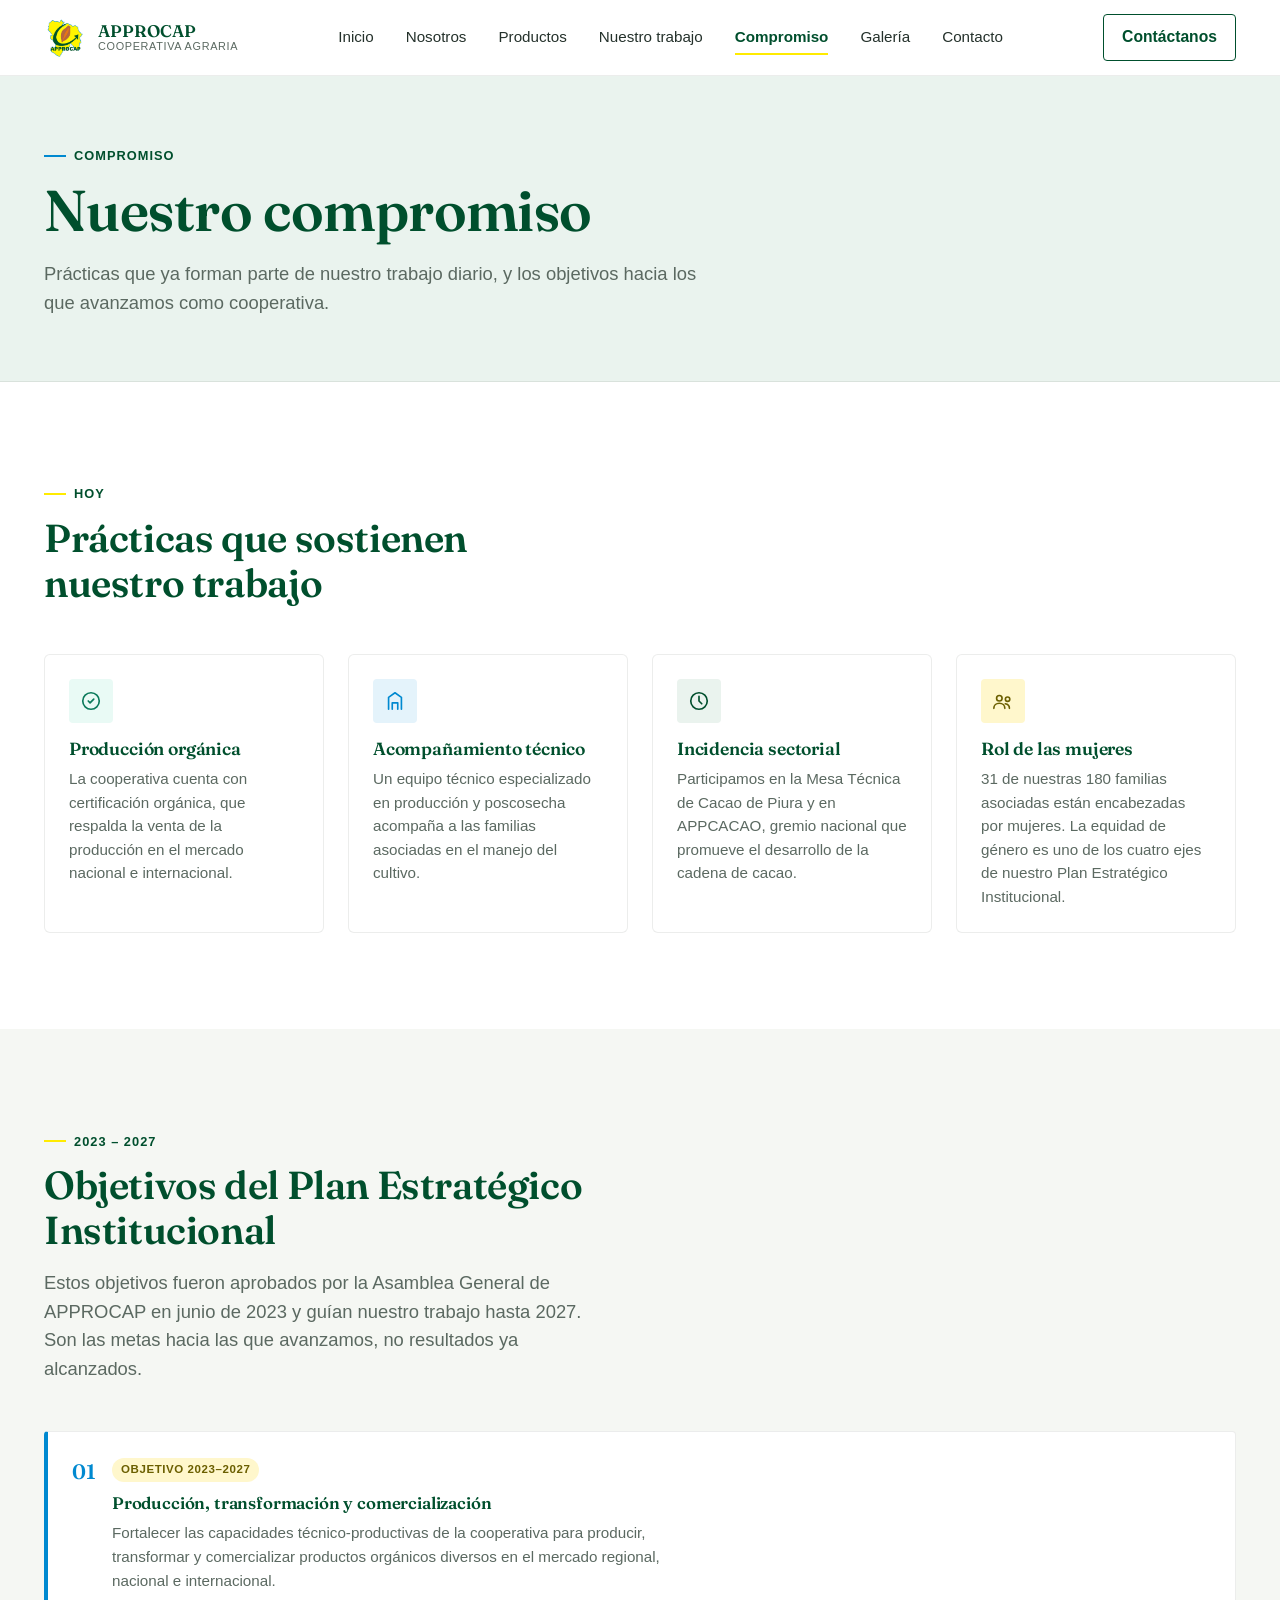
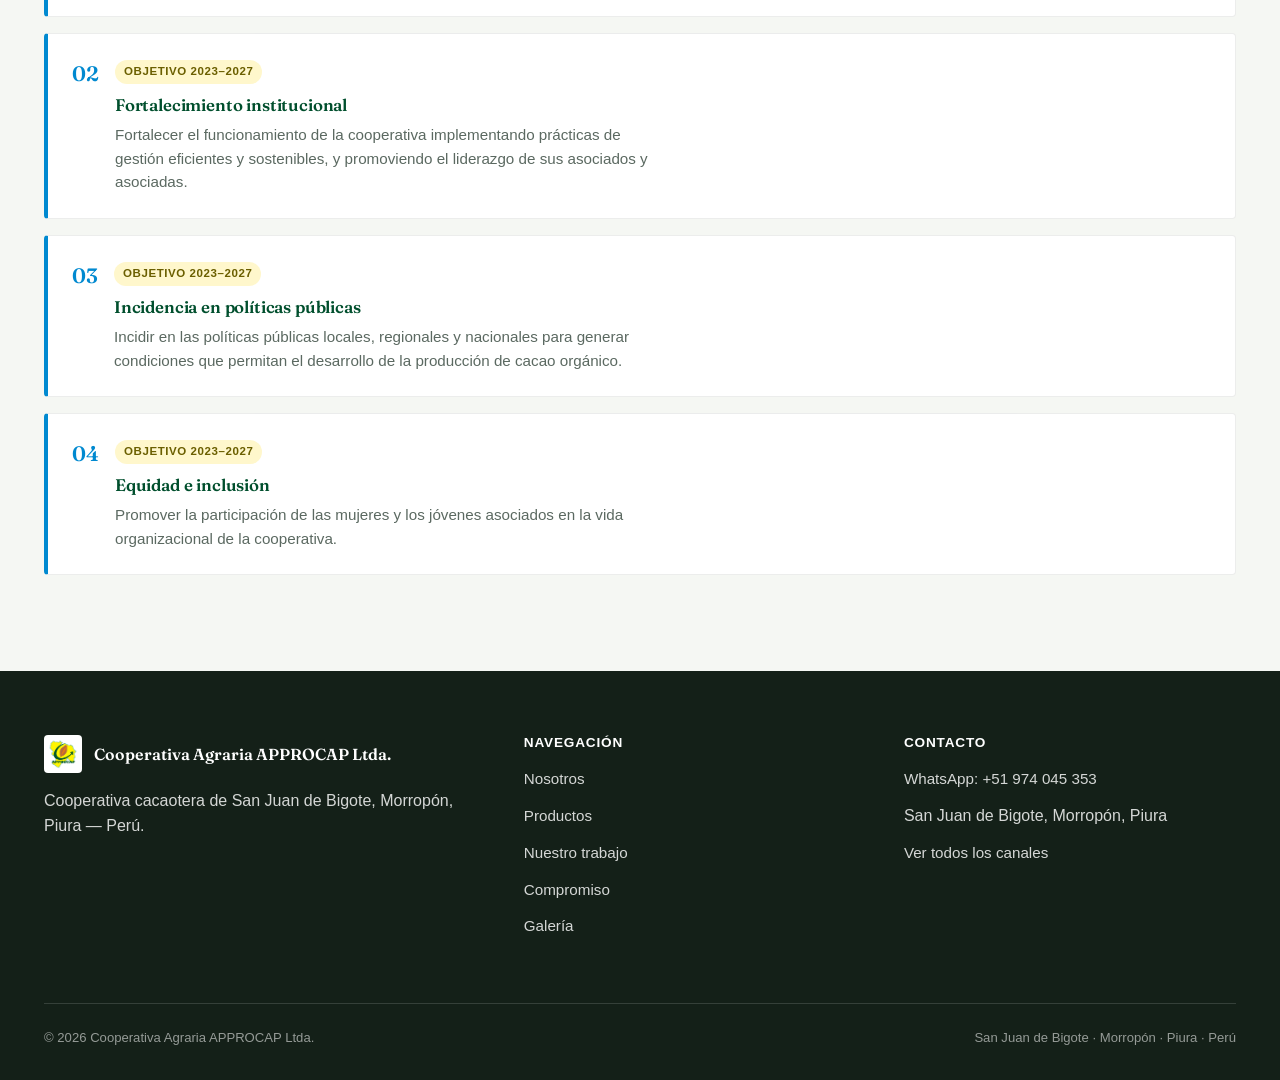
==== compromiso.html @ 201ea1a0 "Estructura inicial de APPROCAP generada por Claude" ====
<!DOCTYPE html>
<html lang="es">
<head>
<meta charset="UTF-8">
<meta name="viewport" content="width=device-width, initial-scale=1.0">
<title>Compromiso — APPROCAP</title>
<meta name="description" content="Prácticas actuales y objetivos del Plan Estratégico Institucional 2023-2027 de la Cooperativa Agraria APPROCAP: producción orgánica, fortalecimiento institucional y equidad de género.">
<meta property="og:title" content="Compromiso — APPROCAP">
<meta property="og:description" content="Prácticas documentadas y objetivos del Plan Estratégico Institucional 2023-2027 de la Cooperativa Agraria APPROCAP.">
<meta property="og:image" content="assets/img/apertura-mazorca-cacao-blanco.jpg">
<meta property="og:type" content="website">
<meta name="theme-color" content="#004F2D">
<link rel="icon" type="image/png" href="assets/img/logo-approcap.png">
<link rel="stylesheet" href="css/styles.css">
<link rel="preconnect" href="https://fonts.googleapis.com">
<link rel="preconnect" href="https://fonts.gstatic.com" crossorigin>
<link href="https://fonts.googleapis.com/css2?family=Fraunces:opsz,wght@9..144,500;9..144,600&display=swap" rel="stylesheet">
</head>
<body>

<a class="skip-link" href="#contenido">Saltar al contenido principal</a>

<header class="site-header">
  <div class="container">
    <a class="brand" href="index.html">
      <img src="assets/img/logo-approcap.png" alt="Logotipo de APPROCAP" width="44" height="44">
      <span class="brand-name">APPROCAP<small>Cooperativa Agraria</small></span>
    </a>
    <button class="nav-toggle" type="button" aria-expanded="false" aria-controls="main-nav" aria-label="Abrir menú de navegación">
      <svg class="icon-menu" viewBox="0 0 24 24" fill="none" stroke="currentColor" stroke-width="2" stroke-linecap="round"><line x1="3" y1="6" x2="21" y2="6"/><line x1="3" y1="12" x2="21" y2="12"/><line x1="3" y1="18" x2="21" y2="18"/></svg>
      <svg class="icon-close" viewBox="0 0 24 24" fill="none" stroke="currentColor" stroke-width="2" stroke-linecap="round"><line x1="5" y1="5" x2="19" y2="19"/><line x1="19" y1="5" x2="5" y2="19"/></svg>
    </button>
    <nav class="main-nav" id="main-nav" aria-label="Navegación principal">
      <ul>
        <li><a href="index.html">Inicio</a></li>
        <li><a href="nosotros.html">Nosotros</a></li>
        <li><a href="productos.html">Productos</a></li>
        <li><a href="trabajo.html">Nuestro trabajo</a></li>
        <li><a href="compromiso.html" aria-current="page">Compromiso</a></li>
        <li><a href="galeria.html">Galería</a></li>
        <li><a href="contacto.html">Contacto</a></li>
      </ul>
    </nav>
    <div class="header-cta">
      <a class="btn btn-outline-dark" href="contacto.html"><span class="btn-label">Contáctanos</span></a>
    </div>
  </div>
</header>

<main id="contenido">

  <section class="page-hero">
    <div class="container">
      <p class="eyebrow">Compromiso</p>
      <h1>Nuestro compromiso</h1>
      <p class="lede">Prácticas que ya forman parte de nuestro trabajo diario, y los objetivos hacia los que avanzamos como cooperativa.</p>
    </div>
  </section>

  <section class="section">
    <div class="container">
      <div class="section-head">
        <p class="eyebrow">Hoy</p>
        <h2>Prácticas que sostienen nuestro trabajo</h2>
      </div>
      <div class="card-grid card-grid--4">
        <div class="card">
          <span class="icon-badge icon-badge--mint" aria-hidden="true">
            <svg viewBox="0 0 24 24" fill="none" stroke="currentColor" stroke-width="1.8" stroke-linecap="round" stroke-linejoin="round"><path d="m9 12 2 2 4-4"/><circle cx="12" cy="12" r="9"/></svg>
          </span>
          <h3>Producción orgánica</h3>
          <p>La cooperativa cuenta con certificación orgánica, que respalda la venta de la producción en el mercado nacional e internacional.</p>
        </div>
        <div class="card">
          <span class="icon-badge icon-badge--blue" aria-hidden="true">
            <svg viewBox="0 0 24 24" fill="none" stroke="currentColor" stroke-width="1.8" stroke-linecap="round" stroke-linejoin="round"><path d="M5 21V8l7-5 7 5v13"/><path d="M9 21v-7h6v7"/></svg>
          </span>
          <h3>Acompañamiento técnico</h3>
          <p>Un equipo técnico especializado en producción y poscosecha acompaña a las familias asociadas en el manejo del cultivo.</p>
        </div>
        <div class="card">
          <span class="icon-badge" aria-hidden="true">
            <svg viewBox="0 0 24 24" fill="none" stroke="currentColor" stroke-width="1.8" stroke-linecap="round" stroke-linejoin="round"><circle cx="12" cy="12" r="9"/><path d="M12 7v5l3 3"/></svg>
          </span>
          <h3>Incidencia sectorial</h3>
          <p>Participamos en la Mesa Técnica de Cacao de Piura y en APPCACAO, gremio nacional que promueve el desarrollo de la cadena de cacao.</p>
        </div>
        <div class="card">
          <span class="icon-badge icon-badge--accent" aria-hidden="true">
            <svg viewBox="0 0 24 24" fill="none" stroke="currentColor" stroke-width="1.8" stroke-linecap="round" stroke-linejoin="round"><circle cx="8" cy="9" r="3"/><circle cx="17" cy="10" r="2.4"/><path d="M2 20c0-3.3 2.7-5.5 6-5.5s6 2.2 6 5.5"/><path d="M14.5 15c2.6.3 4.5 2.2 4.5 5"/></svg>
          </span>
          <h3>Rol de las mujeres</h3>
          <p>31 de nuestras 180 familias asociadas están encabezadas por mujeres. La equidad de género es uno de los cuatro ejes de nuestro Plan Estratégico Institucional.</p>
        </div>
      </div>
    </div>
  </section>

  <section class="section section--tint">
    <div class="container">
      <div class="section-head">
        <p class="eyebrow">2023 – 2027</p>
        <h2>Objetivos del Plan Estratégico Institucional</h2>
        <p class="lede">Estos objetivos fueron aprobados por la Asamblea General de APPROCAP en junio de 2023 y guían nuestro trabajo hasta 2027. Son las metas hacia las que avanzamos, no resultados ya alcanzados.</p>
      </div>
      <ol class="objective-list">
        <li class="objective">
          <span class="index">01</span>
          <div>
            <span class="badge-future">Objetivo 2023–2027</span>
            <h3>Producción, transformación y comercialización</h3>
            <p>Fortalecer las capacidades técnico-productivas de la cooperativa para producir, transformar y comercializar productos orgánicos diversos en el mercado regional, nacional e internacional.</p>
          </div>
        </li>
        <li class="objective">
          <span class="index">02</span>
          <div>
            <span class="badge-future">Objetivo 2023–2027</span>
            <h3>Fortalecimiento institucional</h3>
            <p>Fortalecer el funcionamiento de la cooperativa implementando prácticas de gestión eficientes y sostenibles, y promoviendo el liderazgo de sus asociados y asociadas.</p>
          </div>
        </li>
        <li class="objective">
          <span class="index">03</span>
          <div>
            <span class="badge-future">Objetivo 2023–2027</span>
            <h3>Incidencia en políticas públicas</h3>
            <p>Incidir en las políticas públicas locales, regionales y nacionales para generar condiciones que permitan el desarrollo de la producción de cacao orgánico.</p>
          </div>
        </li>
        <li class="objective">
          <span class="index">04</span>
          <div>
            <span class="badge-future">Objetivo 2023–2027</span>
            <h3>Equidad e inclusión</h3>
            <p>Promover la participación de las mujeres y los jóvenes asociados en la vida organizacional de la cooperativa.</p>
          </div>
        </li>
      </ol>
    </div>
  </section>

</main>

<footer class="site-footer">
  <div class="container">
    <div class="footer-grid">
      <div>
        <div class="footer-brand">
          <img src="assets/img/logo-approcap.png" alt="" width="38" height="38">
          <span>Cooperativa Agraria APPROCAP Ltda.</span>
        </div>
        <p>Cooperativa cacaotera de San Juan de Bigote, Morropón, Piura — Perú.</p>
      </div>
      <div>
        <h4>Navegación</h4>
        <ul>
          <li><a href="nosotros.html">Nosotros</a></li>
          <li><a href="productos.html">Productos</a></li>
          <li><a href="trabajo.html">Nuestro trabajo</a></li>
          <li><a href="compromiso.html">Compromiso</a></li>
          <li><a href="galeria.html">Galería</a></li>
        </ul>
      </div>
      <div>
        <h4>Contacto</h4>
        <ul>
          <li><a href="https://wa.me/51974045353?text=Hola%2C%20quisiera%20obtener%20informaci%C3%B3n%20sobre%20APPROCAP" target="_blank" rel="noopener">WhatsApp: +51 974 045 353</a></li>
          <li><span>San Juan de Bigote, Morropón, Piura</span></li>
          <li><a href="contacto.html">Ver todos los canales</a></li>
        </ul>
      </div>
    </div>
    <div class="footer-bottom">
      <span>© <span data-year>2026</span> Cooperativa Agraria APPROCAP Ltda.</span>
      <span>San Juan de Bigote · Morropón · Piura · Perú</span>
    </div>
  </div>
</footer>

<script src="js/main.js"></script>
</body>
</html>
---- css/styles.css ----
/* =========================================================
   APPROCAP — Cooperativa Agraria APPROCAP Ltda.
   Hoja de estilos principal
   ========================================================= */

:root {
  /* Paleta corporativa obligatoria */
  --color-primary: #004F2D;
  --color-accent: #FFEB00;
  --color-white: #FFFFFF;
  --color-secondary: #84DCC6;
  --color-blue: #0089D0;

  /* Derivados de la paleta (mismos matices, distinta opacidad/luminosidad) */
  --color-primary-dark: #003820;
  --color-primary-tint: #EAF3EE;
  --color-ink: #142018;
  --color-text: #24312B;
  --color-text-muted: #5B6961;
  --color-border: rgba(20, 32, 24, 0.12);
  --color-border-subtle: rgba(20, 32, 24, 0.08);
  --color-surface: #FFFFFF;
  --color-surface-alt: #F5F7F3;

  /* Tipografía */
  --font-display: "Fraunces", "Iowan Old Style", "Palatino Linotype", Georgia, serif;
  --font-body: -apple-system, BlinkMacSystemFont, "Segoe UI", Roboto, Helvetica, Arial, sans-serif;
  --font-mono: ui-monospace, "SFMono-Regular", Consolas, "Liberation Mono", monospace;

  /* Grid de 4px */
  --space-1: 4px;
  --space-2: 8px;
  --space-3: 12px;
  --space-4: 16px;
  --space-5: 24px;
  --space-6: 32px;
  --space-7: 48px;
  --space-8: 64px;
  --space-9: 96px;

  --radius-sm: 4px;
  --radius-md: 6px;
  --shadow-card: 0 1px 2px rgba(20, 32, 24, 0.06), 0 2px 8px rgba(20, 32, 24, 0.05);

  --max-width: 1240px;
  --header-height: 76px;

  --ease: cubic-bezier(0.25, 1, 0.5, 1);
}

/* ---------- Reset ---------- */
*, *::before, *::after { box-sizing: border-box; }
html { -webkit-text-size-adjust: 100%; scroll-behavior: smooth; scroll-padding-top: calc(var(--header-height) + 16px); }
body {
  margin: 0;
  background: var(--color-white);
  color: var(--color-text);
  font-family: var(--font-body);
  font-size: 16px;
  line-height: 1.55;
  -webkit-font-smoothing: antialiased;
  overflow-x: hidden;
}
img { max-width: 100%; display: block; }
h1, h2, h3, h4 { font-family: var(--font-display); color: var(--color-primary); font-weight: 600; line-height: 1.15; margin: 0 0 var(--space-4); letter-spacing: -0.01em; }
h1 { font-size: clamp(2.25rem, 1.7rem + 2.4vw, 3.6rem); font-weight: 600; }
h2 { font-size: clamp(1.7rem, 1.4rem + 1.3vw, 2.5rem); }
h3 { font-size: clamp(1.15rem, 1.05rem + 0.4vw, 1.4rem); }
p { margin: 0 0 var(--space-4); max-width: 65ch; }
a { color: var(--color-blue); }
ul, ol { padding-left: 1.2em; }
button { font: inherit; }

* { scroll-margin-top: calc(var(--header-height) + 12px); }

@media (prefers-reduced-motion: reduce) {
  html { scroll-behavior: auto; }
  *, *::before, *::after { animation-duration: 0.001ms !important; animation-iteration-count: 1 !important; transition-duration: 0.001ms !important; }
}

/* ---------- Utility layout ---------- */
.container { width: 100%; max-width: var(--max-width); margin-inline: auto; padding-inline: var(--space-5); }

/* Grid/flex items default to min-width:auto, which lets long unbreakable
   content (button rows, headings) force their track wider than the
   container and overflow the viewport on narrow screens. Reset it. */
.hero-copy, .hero-figure,
.split-copy, .split-media,
.highlight-copy,
.card, .product-card, .stat, .recognition-item, .gallery-item,
.contact-grid > *, .footer-grid > *,
.cta-row, .cta-row > * {
  min-width: 0;
}
.section { padding-block: var(--space-9); }
.section--tint { background: var(--color-surface-alt); }
.section--primary { background: var(--color-primary); color: var(--color-white); }
.section--primary h2, .section--primary h3 { color: var(--color-white); }
.section--primary p { color: rgba(255,255,255,0.86); }
.section-head { max-width: 62ch; margin-bottom: var(--space-7); }
.section-head--center { margin-inline: auto; text-align: center; }
.eyebrow {
  display: inline-flex; align-items: center; gap: var(--space-2);
  font-size: 0.8rem; font-weight: 600; letter-spacing: 0.08em; text-transform: uppercase;
  color: var(--color-primary); margin-bottom: var(--space-3);
}
.eyebrow::before { content: ""; width: 22px; height: 2px; background: var(--color-accent); display: inline-block; }
.lede { font-size: 1.15rem; color: var(--color-text-muted); }

/* ---------- Skip link ---------- */
.skip-link {
  position: absolute; left: var(--space-4); top: -60px;
  background: var(--color-primary); color: var(--color-white);
  padding: var(--space-3) var(--space-4); border-radius: var(--radius-sm);
  z-index: 1000; transition: top 150ms var(--ease);
  text-decoration: none; font-weight: 600;
}
.skip-link:focus { top: var(--space-4); }

/* ---------- Focus visibility ---------- */
a:focus-visible, button:focus-visible, summary:focus-visible, [tabindex]:focus-visible {
  outline: 3px solid var(--color-blue);
  outline-offset: 2px;
  border-radius: var(--radius-sm);
}

/* ---------- Buttons ---------- */
.btn {
  display: inline-flex; align-items: center; justify-content: center; gap: var(--space-2);
  padding: 14px 26px; border-radius: var(--radius-sm);
  font-weight: 600; font-size: 0.98rem; text-decoration: none;
  border: 1.5px solid transparent; cursor: pointer;
  transition: transform 150ms var(--ease), background-color 150ms var(--ease), border-color 150ms var(--ease), color 150ms var(--ease);
  text-align: center;
}
.btn:hover { transform: translateY(-1px); }
.btn-primary { background: var(--color-accent); color: var(--color-ink); border-color: var(--color-accent); }
.btn-primary:hover { background: #F2DE00; }
.btn-outline { background: transparent; color: var(--color-white); border-color: rgba(255,255,255,0.55); }
.btn-outline:hover { background: rgba(255,255,255,0.12); border-color: var(--color-white); }
.btn-outline-dark { background: transparent; color: var(--color-primary); border-color: var(--color-primary); }
.btn-outline-dark:hover { background: var(--color-primary); color: var(--color-white); }
.btn-whatsapp { background: var(--color-primary); color: var(--color-white); }
.btn-whatsapp:hover { background: var(--color-primary-dark); }
.cta-row { display: flex; flex-wrap: wrap; gap: var(--space-4); margin-top: var(--space-6); }

/* ---------- Header ---------- */
.site-header {
  position: sticky; top: 0; z-index: 500;
  background: rgba(255, 255, 255, 0.92);
  backdrop-filter: saturate(160%) blur(8px);
  border-bottom: 1px solid var(--color-border-subtle);
  height: var(--header-height);
}
.site-header .container { height: 100%; display: flex; align-items: center; justify-content: space-between; gap: var(--space-5); }
.brand { display: flex; align-items: center; gap: var(--space-3); text-decoration: none; color: var(--color-primary); }
.brand img { height: 44px; width: auto; }
.brand-name { font-family: var(--font-display); font-weight: 600; font-size: 1.05rem; line-height: 1.1; }
.brand-name small { display: block; font-family: var(--font-body); font-weight: 500; font-size: 0.68rem; letter-spacing: 0.06em; text-transform: uppercase; color: var(--color-text-muted); }

.nav-toggle {
  display: none; align-items: center; justify-content: center;
  width: 44px; height: 44px; border-radius: var(--radius-sm);
  background: transparent; border: 1.5px solid var(--color-border);
  color: var(--color-primary); cursor: pointer;
}
.nav-toggle svg { width: 22px; height: 22px; }
.nav-toggle .icon-close { display: none; }

.main-nav { display: flex; }
.main-nav ul { list-style: none; display: flex; gap: var(--space-6); margin: 0; padding: 0; }
.main-nav a {
  color: var(--color-text); text-decoration: none; font-weight: 500; font-size: 0.95rem;
  padding-block: var(--space-2); position: relative;
}
.main-nav a::after {
  content: ""; position: absolute; left: 0; right: 0; bottom: -2px; height: 2px;
  background: var(--color-accent); transform: scaleX(0); transform-origin: left;
  transition: transform 180ms var(--ease);
}
.main-nav a:hover::after, .main-nav a[aria-current="page"]::after { transform: scaleX(1); }
.main-nav a[aria-current="page"] { color: var(--color-primary); font-weight: 600; }
.header-cta { display: flex; align-items: center; gap: var(--space-4); }
.header-cta .btn { padding: 10px 18px; }

@media (max-width: 860px) {
  .main-nav {
    position: fixed; inset: var(--header-height) 0 0 0;
    background: var(--color-white); padding: var(--space-6) var(--space-5);
    transform: translateY(-8px); opacity: 0; visibility: hidden; pointer-events: none;
    transition: opacity 200ms var(--ease), transform 200ms var(--ease), visibility 200ms;
    overflow-y: auto;
  }
  .main-nav.is-open { opacity: 1; transform: translateY(0); visibility: visible; pointer-events: auto; }
  .main-nav ul { flex-direction: column; gap: var(--space-2); }
  .main-nav a { display: block; font-size: 1.15rem; padding-block: var(--space-3); border-bottom: 1px solid var(--color-border-subtle); }
  .main-nav a::after { display: none; }
  .nav-toggle { display: inline-flex; }
  .header-cta { display: none; }
}
.nav-toggle[aria-expanded="true"] .icon-menu { display: none; }
.nav-toggle[aria-expanded="true"] .icon-close { display: block; }

/* ---------- Hero ---------- */
.hero {
  display: grid; grid-template-columns: 1.05fr 0.95fr; align-items: center;
  gap: var(--space-8); padding-block: var(--space-8);
}
.hero-copy .eyebrow { margin-bottom: var(--space-4); }
.hero-figure { position: relative; border-radius: var(--radius-md); overflow: hidden; }
.hero-figure img { width: 100%; height: 100%; object-fit: cover; aspect-ratio: 4 / 5; }
.hero-figure figcaption {
  position: absolute; left: 0; right: 0; bottom: 0; padding: var(--space-4) var(--space-5);
  background: linear-gradient(0deg, rgba(0,0,0,0.55), transparent);
  color: var(--color-white); font-size: 0.85rem;
}
.page-hero {
  padding-block: var(--space-8) var(--space-7);
  border-bottom: 1px solid var(--color-border-subtle);
  background: var(--color-primary-tint);
}
.page-hero .eyebrow::before { background: var(--color-blue); }

@media (max-width: 900px) {
  .hero { grid-template-columns: 1fr; gap: var(--space-6); padding-block: var(--space-6); }
  .hero-figure img { aspect-ratio: 4 / 3; }
}

/* ---------- Stat strip ---------- */
.stat-strip { display: grid; grid-template-columns: repeat(4, 1fr); gap: var(--space-6); }
.stat { padding: var(--space-5) 0; border-top: 2px solid var(--color-primary); }
.stat .value { display: block; font-family: var(--font-display); font-size: clamp(1.8rem, 1.5rem + 1vw, 2.4rem); color: var(--color-primary); font-weight: 600; }
.stat .label { font-size: 0.88rem; color: var(--color-text-muted); }
@media (max-width: 760px) { .stat-strip { grid-template-columns: repeat(2, 1fr); } }

/* ---------- Editorial split rows ---------- */
.split {
  display: grid; grid-template-columns: 1fr 1fr; gap: var(--space-8); align-items: center;
}
.split img { border-radius: var(--radius-md); width: 100%; height: 100%; object-fit: cover; }
.split.reverse .split-media { order: 2; }
@media (max-width: 860px) {
  .split { grid-template-columns: 1fr; gap: var(--space-5); }
  .split.reverse .split-media { order: 0; }
}

/* ---------- Cards ---------- */
.card-grid { display: grid; gap: var(--space-5); }
.card-grid--3 { grid-template-columns: repeat(3, 1fr); }
.card-grid--4 { grid-template-columns: repeat(4, 1fr); }
@media (max-width: 900px) { .card-grid--3, .card-grid--4 { grid-template-columns: repeat(2, 1fr); } }
@media (max-width: 560px) { .card-grid--3, .card-grid--4 { grid-template-columns: 1fr; } }

.card {
  background: var(--color-surface); border: 1px solid var(--color-border-subtle);
  border-radius: var(--radius-md); padding: var(--space-5);
}
.card .icon-badge { margin-bottom: var(--space-4); }
.card h3 { margin-bottom: var(--space-2); font-size: 1.1rem; }
.card p { margin-bottom: 0; font-size: 0.95rem; color: var(--color-text-muted); }

.icon-badge {
  width: 44px; height: 44px; border-radius: var(--radius-sm);
  background: var(--color-primary-tint); color: var(--color-primary);
  display: inline-flex; align-items: center; justify-content: center;
}
.icon-badge svg { width: 22px; height: 22px; }
.icon-badge--accent { background: #FFF7CC; color: #6B5F00; }
.icon-badge--blue { background: #E4F3FB; color: var(--color-blue); }
.icon-badge--mint { background: #E9FAF5; color: #0B7A5B; }

/* ---------- Product cards ---------- */
.product-card { background: var(--color-surface); border: 1px solid var(--color-border-subtle); border-radius: var(--radius-md); overflow: hidden; }
.product-card img { width: 100%; aspect-ratio: 4/3; object-fit: cover; }
.product-card .product-body { padding: var(--space-5); }
.product-card h3 { margin-bottom: var(--space-2); }
.product-card p { color: var(--color-text-muted); font-size: 0.95rem; margin-bottom: var(--space-3); }
.tag-row { display: flex; flex-wrap: wrap; gap: var(--space-2); }
.tag { font-size: 0.78rem; font-weight: 600; padding: 4px 10px; border-radius: 999px; background: var(--color-primary-tint); color: var(--color-primary); }

/* ---------- Timeline / process steps ---------- */
.step-list { list-style: none; margin: 0; padding: 0; display: grid; gap: var(--space-5); counter-reset: step; }
.step {
  display: grid; grid-template-columns: 56px 1fr; gap: var(--space-4);
  padding-bottom: var(--space-5); border-bottom: 1px solid var(--color-border-subtle);
}
.step:last-child { border-bottom: none; padding-bottom: 0; }
.step-number {
  counter-increment: step; width: 44px; height: 44px; border-radius: 50%;
  background: var(--color-primary); color: var(--color-white);
  display: flex; align-items: center; justify-content: center;
  font-family: var(--font-display); font-weight: 600;
}
.step-number::before { content: counter(step); }
.step h3 { margin-bottom: var(--space-2); }
.step p { margin-bottom: 0; color: var(--color-text-muted); }

/* ---------- Objectives (Compromiso) ---------- */
.objective-list { list-style: none; margin: 0; padding: 0; display: grid; gap: var(--space-4); }
.objective {
  display: grid; grid-template-columns: auto 1fr; gap: var(--space-4);
  padding: var(--space-5); background: var(--color-surface);
  border: 1px solid var(--color-border-subtle); border-left: 4px solid var(--color-blue);
  border-radius: var(--radius-sm);
}
.objective .index { font-family: var(--font-display); font-size: 1.3rem; color: var(--color-blue); font-weight: 600; }
.objective h3 { margin-bottom: var(--space-2); font-size: 1.05rem; }
.objective p { margin-bottom: 0; color: var(--color-text-muted); font-size: 0.95rem; }
.badge-future {
  display: inline-block; font-size: 0.72rem; font-weight: 700; letter-spacing: 0.05em; text-transform: uppercase;
  color: #6B5F00; background: #FFF7CC; padding: 3px 9px; border-radius: 999px; margin-bottom: var(--space-3);
}

/* ---------- Recognitions grid ---------- */
.recognition-grid { display: grid; grid-template-columns: repeat(3, 1fr); gap: var(--space-5); }
@media (max-width: 900px) { .recognition-grid { grid-template-columns: repeat(2, 1fr); } }
@media (max-width: 600px) { .recognition-grid { grid-template-columns: 1fr; } }
.recognition-item {
  background: var(--color-surface); border: 1px solid var(--color-border-subtle);
  border-radius: var(--radius-md); overflow: hidden; display: flex; flex-direction: column;
}
.recognition-item button.thumb-btn {
  border: none; padding: 0; background: none; cursor: zoom-in; display: block; width: 100%;
}
.recognition-item img { width: 100%; aspect-ratio: 4/3; object-fit: cover; }
.recognition-caption { padding: var(--space-4); }
.recognition-caption .rec-title { font-weight: 600; color: var(--color-primary); display: block; margin-bottom: 2px; font-size: 0.95rem; }
.recognition-caption .rec-meta { font-size: 0.82rem; color: var(--color-text-muted); }

/* ---------- Highlight banner (Cacao of Excellence) ---------- */
.highlight-banner {
  display: grid; grid-template-columns: 1fr 1fr; gap: var(--space-7);
  align-items: center; border-radius: var(--radius-md); overflow: hidden;
  background: var(--color-primary); color: var(--color-white);
}
.highlight-banner img { width: 100%; height: 100%; object-fit: cover; min-height: 320px; }
.highlight-copy { padding: var(--space-7); }
.highlight-copy .eyebrow { color: var(--color-secondary); }
.highlight-copy .eyebrow::before { background: var(--color-accent); }
@media (max-width: 860px) {
  .highlight-banner { grid-template-columns: 1fr; }
  .highlight-copy { padding: var(--space-6) var(--space-5); }
}

/* ---------- Gallery ---------- */
.gallery-grid {
  display: grid; grid-template-columns: repeat(3, 1fr); gap: var(--space-4);
}
@media (max-width: 900px) { .gallery-grid { grid-template-columns: repeat(2, 1fr); } }
@media (max-width: 560px) { .gallery-grid { grid-template-columns: 1fr; } }
.gallery-item { border: none; padding: 0; background: none; cursor: zoom-in; border-radius: var(--radius-md); overflow: hidden; position: relative; }
.gallery-item img { width: 100%; aspect-ratio: 4/3; object-fit: cover; transition: transform 300ms var(--ease); }
.gallery-item:hover img { transform: scale(1.035); }
.gallery-item .gallery-cap {
  position: absolute; left: 0; right: 0; bottom: 0; padding: var(--space-3) var(--space-4);
  background: linear-gradient(0deg, rgba(0,0,0,0.6), transparent);
  color: var(--color-white); text-align: left; font-size: 0.85rem; opacity: 0;
  transition: opacity 200ms var(--ease);
}
.gallery-item:hover .gallery-cap, .gallery-item:focus-visible .gallery-cap { opacity: 1; }

/* ---------- Lightbox ---------- */
.lightbox {
  position: fixed; inset: 0; z-index: 1000; background: rgba(10, 16, 12, 0.92);
  display: flex; align-items: center; justify-content: center; padding: var(--space-6);
}
.lightbox[hidden] { display: none; }
.lightbox figure { max-width: min(1100px, 92vw); max-height: 86vh; margin: 0; text-align: center; }
.lightbox img { max-height: 78vh; width: auto; margin-inline: auto; border-radius: var(--radius-sm); }
.lightbox figcaption { color: var(--color-white); margin-top: var(--space-3); font-size: 0.9rem; }
.lightbox-close {
  position: absolute; top: var(--space-5); right: var(--space-5);
  width: 44px; height: 44px; border-radius: 50%; border: 1.5px solid rgba(255,255,255,0.4);
  background: rgba(255,255,255,0.08); color: var(--color-white); cursor: pointer;
  display: flex; align-items: center; justify-content: center;
}
.lightbox-nav {
  position: absolute; top: 50%; transform: translateY(-50%);
  width: 48px; height: 48px; border-radius: 50%; border: 1.5px solid rgba(255,255,255,0.4);
  background: rgba(255,255,255,0.08); color: var(--color-white); cursor: pointer;
  display: flex; align-items: center; justify-content: center;
}
.lightbox-prev { left: var(--space-5); }
.lightbox-next { right: var(--space-5); }
@media (max-width: 700px) {
  .lightbox-nav { width: 40px; height: 40px; }
  .lightbox-prev { left: var(--space-2); }
  .lightbox-next { right: var(--space-2); }
}

/* ---------- Contact ---------- */
.contact-grid { display: grid; grid-template-columns: 1.1fr 0.9fr; gap: var(--space-8); }
@media (max-width: 860px) { .contact-grid { grid-template-columns: 1fr; } }
.contact-channel {
  display: flex; gap: var(--space-4); padding: var(--space-5) 0;
  border-bottom: 1px solid var(--color-border-subtle);
}
.contact-channel:last-child { border-bottom: none; }
.contact-channel h3 { margin-bottom: 4px; font-size: 1rem; }
.contact-channel p { margin-bottom: 0; color: var(--color-text-muted); font-size: 0.95rem; }
.contact-channel a { font-weight: 600; }
.map-note {
  background: var(--color-surface-alt); border: 1px solid var(--color-border-subtle);
  border-radius: var(--radius-md); padding: var(--space-5); font-size: 0.9rem; color: var(--color-text-muted);
}

/* ---------- CTA band ---------- */
.cta-band {
  background: var(--color-primary); color: var(--color-white);
  border-radius: var(--radius-md); padding: var(--space-7);
  display: flex; align-items: center; justify-content: space-between; gap: var(--space-6); flex-wrap: wrap;
}
.cta-band h2 { color: var(--color-white); margin-bottom: var(--space-2); }
.cta-band p { color: rgba(255,255,255,0.85); margin-bottom: 0; }

/* ---------- Footer ---------- */
.site-footer { background: var(--color-ink); color: rgba(255,255,255,0.82); padding-block: var(--space-8) var(--space-6); }
.footer-grid { display: grid; grid-template-columns: 1.3fr 1fr 1fr; gap: var(--space-7); }
@media (max-width: 760px) { .footer-grid { grid-template-columns: 1fr; gap: var(--space-6); } }
.footer-brand { display: flex; align-items: center; gap: var(--space-3); margin-bottom: var(--space-4); }
.footer-brand img { height: 38px; width: 38px; border-radius: var(--radius-sm); background: var(--color-white); padding: 3px; }
.footer-brand span { font-family: var(--font-display); font-weight: 600; color: var(--color-white); }
.site-footer h4 { color: var(--color-white); font-family: var(--font-body); font-size: 0.85rem; text-transform: uppercase; letter-spacing: 0.06em; margin-bottom: var(--space-4); }
.site-footer ul { list-style: none; margin: 0; padding: 0; display: grid; gap: var(--space-3); }
.site-footer a { color: rgba(255,255,255,0.82); text-decoration: none; font-size: 0.95rem; }
.site-footer a:hover { color: var(--color-accent); }
.footer-bottom {
  margin-top: var(--space-8); padding-top: var(--space-5); border-top: 1px solid rgba(255,255,255,0.14);
  display: flex; justify-content: space-between; gap: var(--space-4); flex-wrap: wrap; font-size: 0.82rem; color: rgba(255,255,255,0.55);
}

/* ---------- Misc ---------- */
.visually-hidden {
  position: absolute; width: 1px; height: 1px; padding: 0; margin: -1px;
  overflow: hidden; clip: rect(0,0,0,0); white-space: nowrap; border: 0;
}
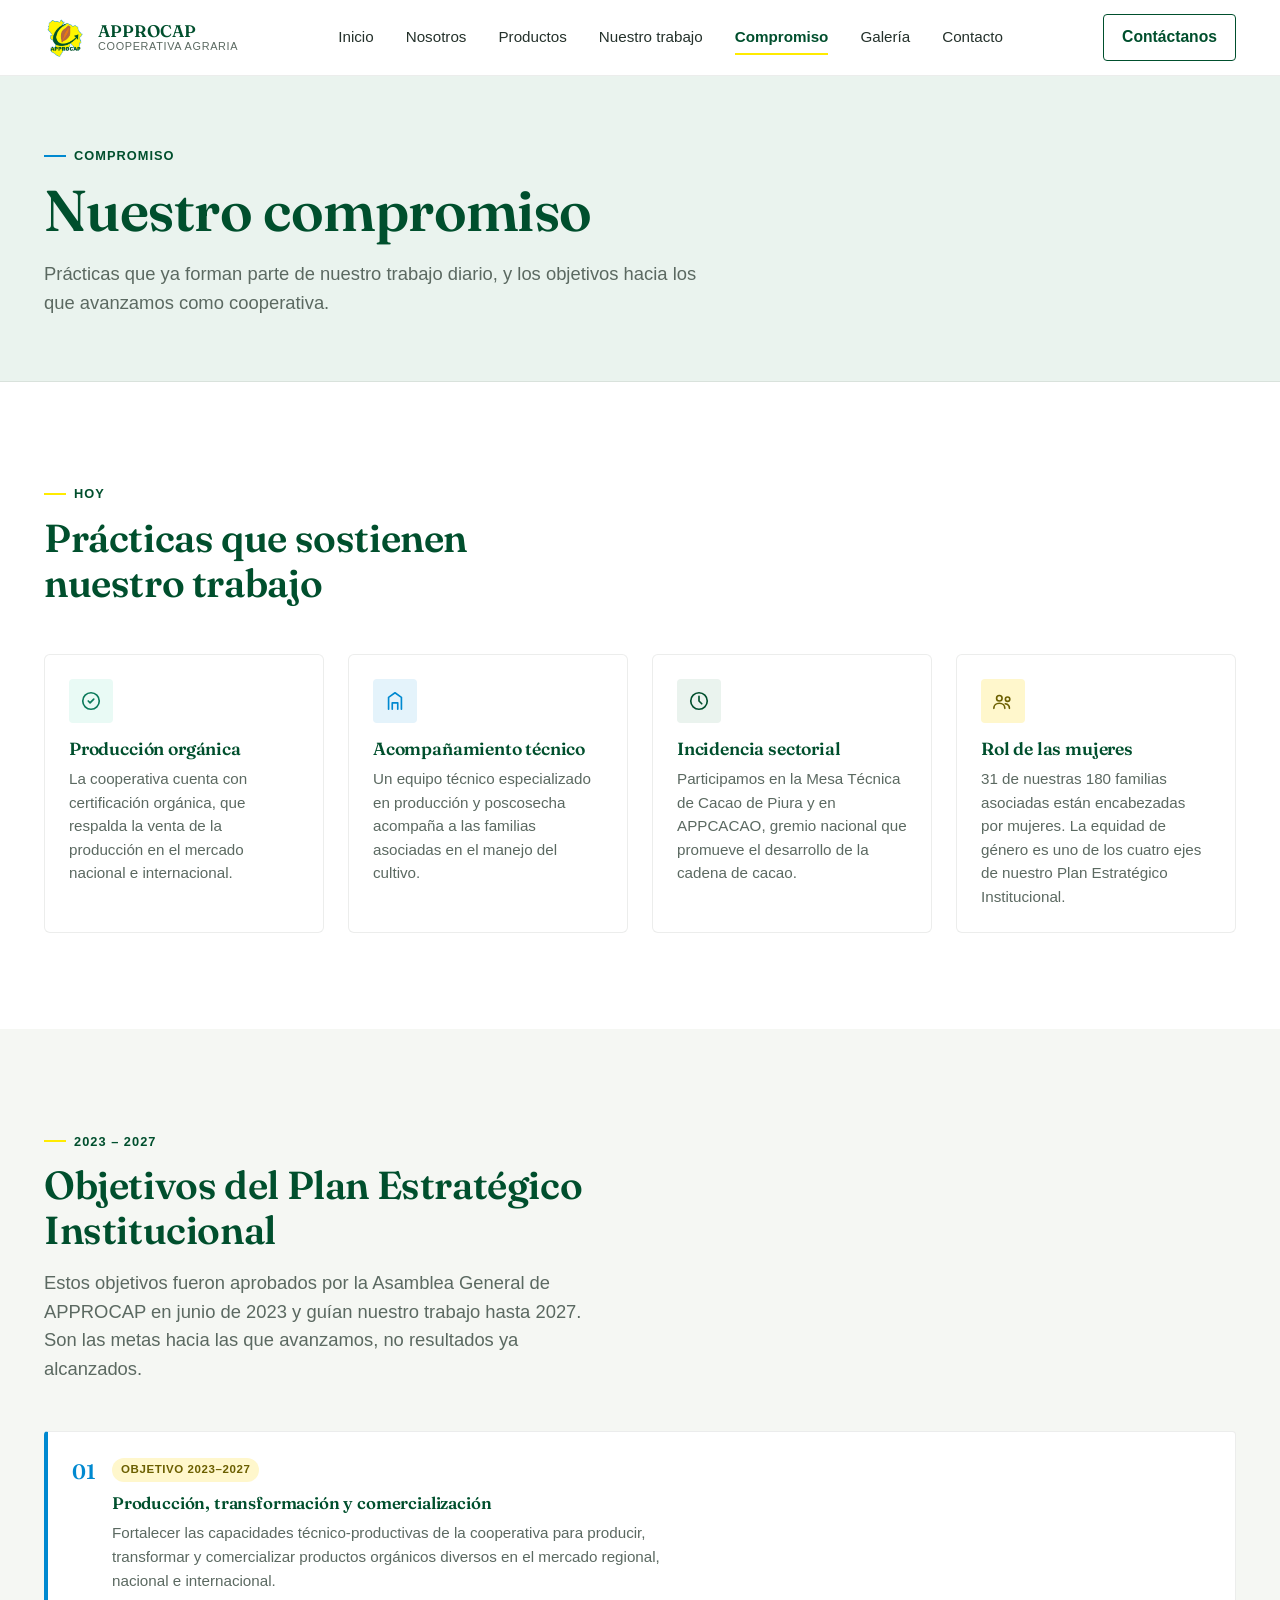
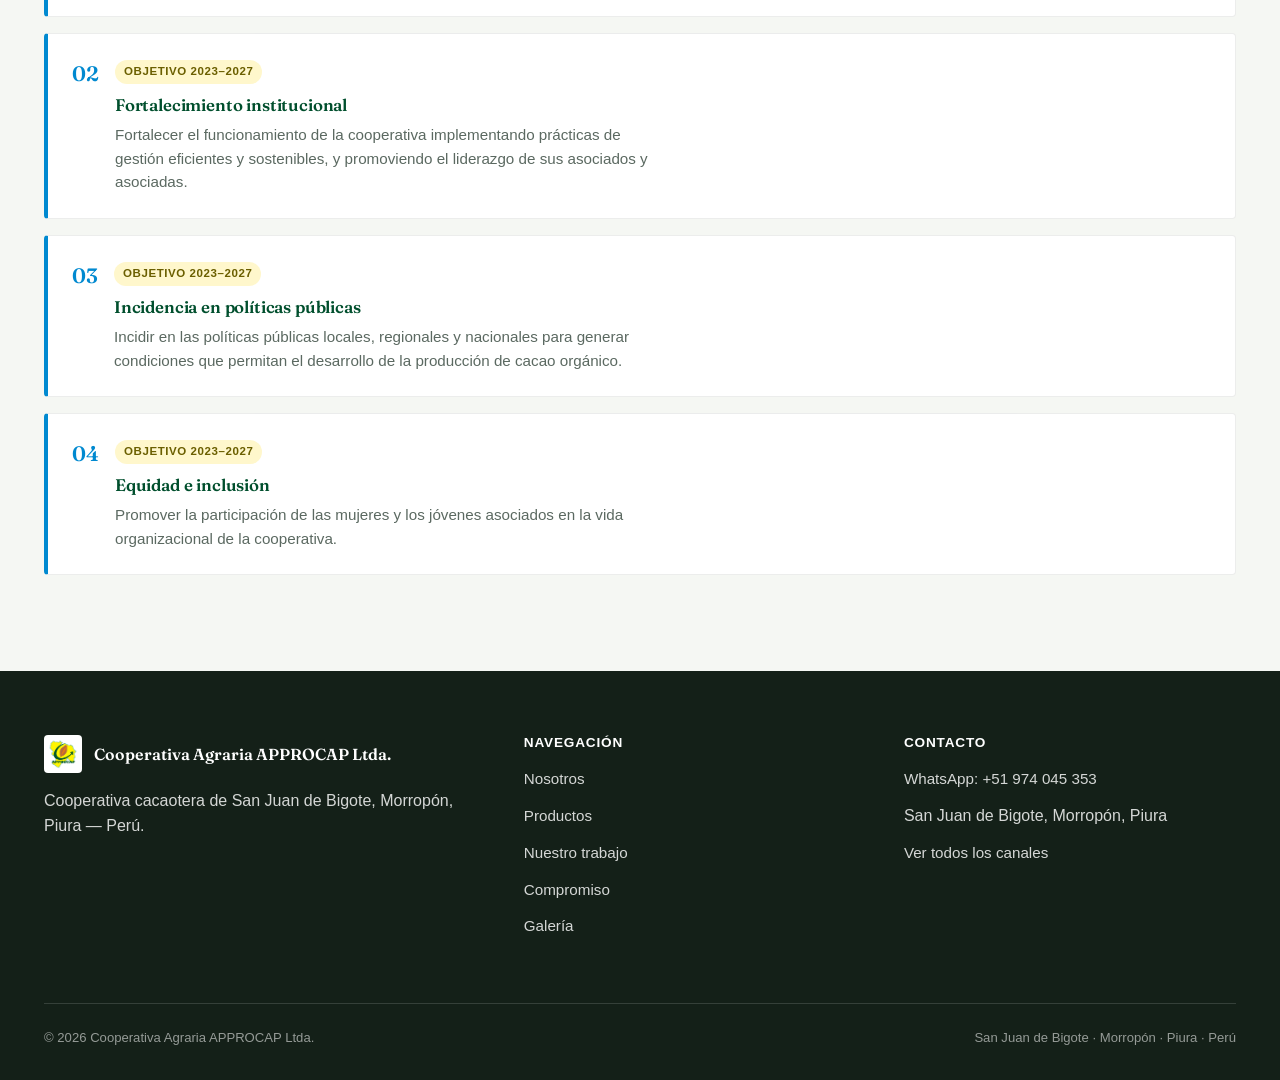
==== commit 32a22133: "hi" ====
--- a/compromiso.html
+++ b/compromiso.html
@@ -23,7 +23,7 @@
 <header class="site-header">
   <div class="container">
     <a class="brand" href="index.html">
-      <img src="assets/img/logo-approcap.png" alt="Logotipo de APPROCAP" width="44" height="44">
+      <img src="assets/img/logo-approcap.png" alt="Logotipo de APPROCAP" width="42" height="44">
       <span class="brand-name">APPROCAP<small>Cooperativa Agraria</small></span>
     </a>
     <button class="nav-toggle" type="button" aria-expanded="false" aria-controls="main-nav" aria-label="Abrir menú de navegación">
@@ -147,7 +147,7 @@
     <div class="footer-grid">
       <div>
         <div class="footer-brand">
-          <img src="assets/img/logo-approcap.png" alt="" width="38" height="38">
+          <img src="assets/img/logo-approcap.png" alt="" width="36" height="38">
           <span>Cooperativa Agraria APPROCAP Ltda.</span>
         </div>
         <p>Cooperativa cacaotera de San Juan de Bigote, Morropón, Piura — Perú.</p>
--- a/css/styles.css
+++ b/css/styles.css
@@ -10,6 +10,9 @@
   --color-white: #FFFFFF;
   --color-secondary: #84DCC6;
   --color-blue: #0089D0;
+  /* Variante más oscura del azul de marca, solo para texto de enlaces:
+     #0089D0 da 3.83:1 sobre blanco (no cumple WCAG AA 4.5:1 para texto). */
+  --color-blue-text: #006999;
 
   /* Derivados de la paleta (mismos matices, distinta opacidad/luminosidad) */
   --color-primary-dark: #003820;
@@ -67,7 +70,7 @@
 h2 { font-size: clamp(1.7rem, 1.4rem + 1.3vw, 2.5rem); }
 h3 { font-size: clamp(1.15rem, 1.05rem + 0.4vw, 1.4rem); }
 p { margin: 0 0 var(--space-4); max-width: 65ch; }
-a { color: var(--color-blue); }
+a { color: var(--color-blue-text); }
 ul, ol { padding-left: 1.2em; }
 button { font: inherit; }
 
@@ -147,10 +150,18 @@
 /* ---------- Header ---------- */
 .site-header {
   position: sticky; top: 0; z-index: 500;
+  border-bottom: 1px solid var(--color-border-subtle);
+  height: var(--header-height);
+}
+/* The frosted-glass backdrop lives on a ::before layer rather than on
+   .site-header itself: backdrop-filter (like transform/filter/will-change)
+   makes an element the containing block for its position:fixed
+   descendants, which would trap the fixed-position mobile nav panel
+   inside the header's own 76px-tall box instead of the full viewport. */
+.site-header::before {
+  content: ""; position: absolute; inset: 0; z-index: -1;
   background: rgba(255, 255, 255, 0.92);
   backdrop-filter: saturate(160%) blur(8px);
-  border-bottom: 1px solid var(--color-border-subtle);
-  height: var(--header-height);
 }
 .site-header .container { height: 100%; display: flex; align-items: center; justify-content: space-between; gap: var(--space-5); }
 .brand { display: flex; align-items: center; gap: var(--space-3); text-decoration: none; color: var(--color-primary); }
@@ -201,19 +212,26 @@
 .nav-toggle[aria-expanded="true"] .icon-menu { display: none; }
 .nav-toggle[aria-expanded="true"] .icon-close { display: block; }
 
-/* ---------- Hero ---------- */
-.hero {
-  display: grid; grid-template-columns: 1.05fr 0.95fr; align-items: center;
-  gap: var(--space-8); padding-block: var(--space-8);
-}
-.hero-copy .eyebrow { margin-bottom: var(--space-4); }
-.hero-figure { position: relative; border-radius: var(--radius-md); overflow: hidden; }
-.hero-figure img { width: 100%; height: 100%; object-fit: cover; aspect-ratio: 4 / 5; }
-.hero-figure figcaption {
-  position: absolute; left: 0; right: 0; bottom: 0; padding: var(--space-4) var(--space-5);
-  background: linear-gradient(0deg, rgba(0,0,0,0.55), transparent);
-  color: var(--color-white); font-size: 0.85rem;
-}
+/* ---------- Hero (imagen completa, home) ---------- */
+.hero-full {
+  position: relative;
+  min-height: clamp(560px, 84vh, 780px);
+  display: flex; align-items: flex-end;
+  overflow: hidden;
+  isolation: isolate;
+}
+.hero-full-media { position: absolute; inset: 0; z-index: -1; }
+.hero-full-media img { width: 100%; height: 100%; object-fit: cover; object-position: center 32%; }
+.hero-full-media::after {
+  content: ""; position: absolute; inset: 0;
+  background: linear-gradient(180deg, rgba(4, 16, 10, 0.18) 0%, rgba(4, 16, 10, 0.58) 60%, rgba(4, 16, 10, 0.86) 100%);
+}
+.hero-full-content { padding-block: var(--space-7) var(--space-9); }
+.hero-full-content .eyebrow { color: var(--color-secondary); text-shadow: 0 1px 10px rgba(0, 0, 0, 0.35); }
+.hero-full-content .eyebrow::before { background: var(--color-accent); }
+.hero-full-content h1 { color: var(--color-white); text-shadow: 0 2px 16px rgba(0, 0, 0, 0.4); }
+.hero-full-content .lede { color: rgba(255, 255, 255, 0.92); max-width: 62ch; text-shadow: 0 1px 12px rgba(0, 0, 0, 0.4); }
+
 .page-hero {
   padding-block: var(--space-8) var(--space-7);
   border-bottom: 1px solid var(--color-border-subtle);
@@ -222,8 +240,8 @@
 .page-hero .eyebrow::before { background: var(--color-blue); }
 
 @media (max-width: 900px) {
-  .hero { grid-template-columns: 1fr; gap: var(--space-6); padding-block: var(--space-6); }
-  .hero-figure img { aspect-ratio: 4 / 3; }
+  .hero-full { min-height: clamp(520px, 92vh, 680px); align-items: flex-end; }
+  .hero-full-content { padding-block: var(--space-6) var(--space-7); }
 }
 
 /* ---------- Stat strip ---------- */
@@ -271,7 +289,11 @@
 
 /* ---------- Product cards ---------- */
 .product-card { background: var(--color-surface); border: 1px solid var(--color-border-subtle); border-radius: var(--radius-md); overflow: hidden; }
-.product-card img { width: 100%; aspect-ratio: 4/3; object-fit: cover; }
+/* height:auto is required here: every <img> also carries HTML width/height
+   attributes (to prevent layout shift), and the browser maps those to an
+   implicit height in px. Without an explicit height:auto, that mapped
+   height wins over aspect-ratio's auto-calculation, ignoring the ratio. */
+.product-card img { width: 100%; height: auto; aspect-ratio: 4/3; object-fit: cover; }
 .product-card .product-body { padding: var(--space-5); }
 .product-card h3 { margin-bottom: var(--space-2); }
 .product-card p { color: var(--color-text-muted); font-size: 0.95rem; margin-bottom: var(--space-3); }
@@ -322,7 +344,7 @@
 .recognition-item button.thumb-btn {
   border: none; padding: 0; background: none; cursor: zoom-in; display: block; width: 100%;
 }
-.recognition-item img { width: 100%; aspect-ratio: 4/3; object-fit: cover; }
+.recognition-item img { width: 100%; height: auto; aspect-ratio: 4/3; object-fit: cover; }
 .recognition-caption { padding: var(--space-4); }
 .recognition-caption .rec-title { font-weight: 600; color: var(--color-primary); display: block; margin-bottom: 2px; font-size: 0.95rem; }
 .recognition-caption .rec-meta { font-size: 0.82rem; color: var(--color-text-muted); }
@@ -349,7 +371,7 @@
 @media (max-width: 900px) { .gallery-grid { grid-template-columns: repeat(2, 1fr); } }
 @media (max-width: 560px) { .gallery-grid { grid-template-columns: 1fr; } }
 .gallery-item { border: none; padding: 0; background: none; cursor: zoom-in; border-radius: var(--radius-md); overflow: hidden; position: relative; }
-.gallery-item img { width: 100%; aspect-ratio: 4/3; object-fit: cover; transition: transform 300ms var(--ease); }
+.gallery-item img { width: 100%; height: auto; aspect-ratio: 4/3; object-fit: cover; transition: transform 300ms var(--ease); }
 .gallery-item:hover img { transform: scale(1.035); }
 .gallery-item .gallery-cap {
   position: absolute; left: 0; right: 0; bottom: 0; padding: var(--space-3) var(--space-4);
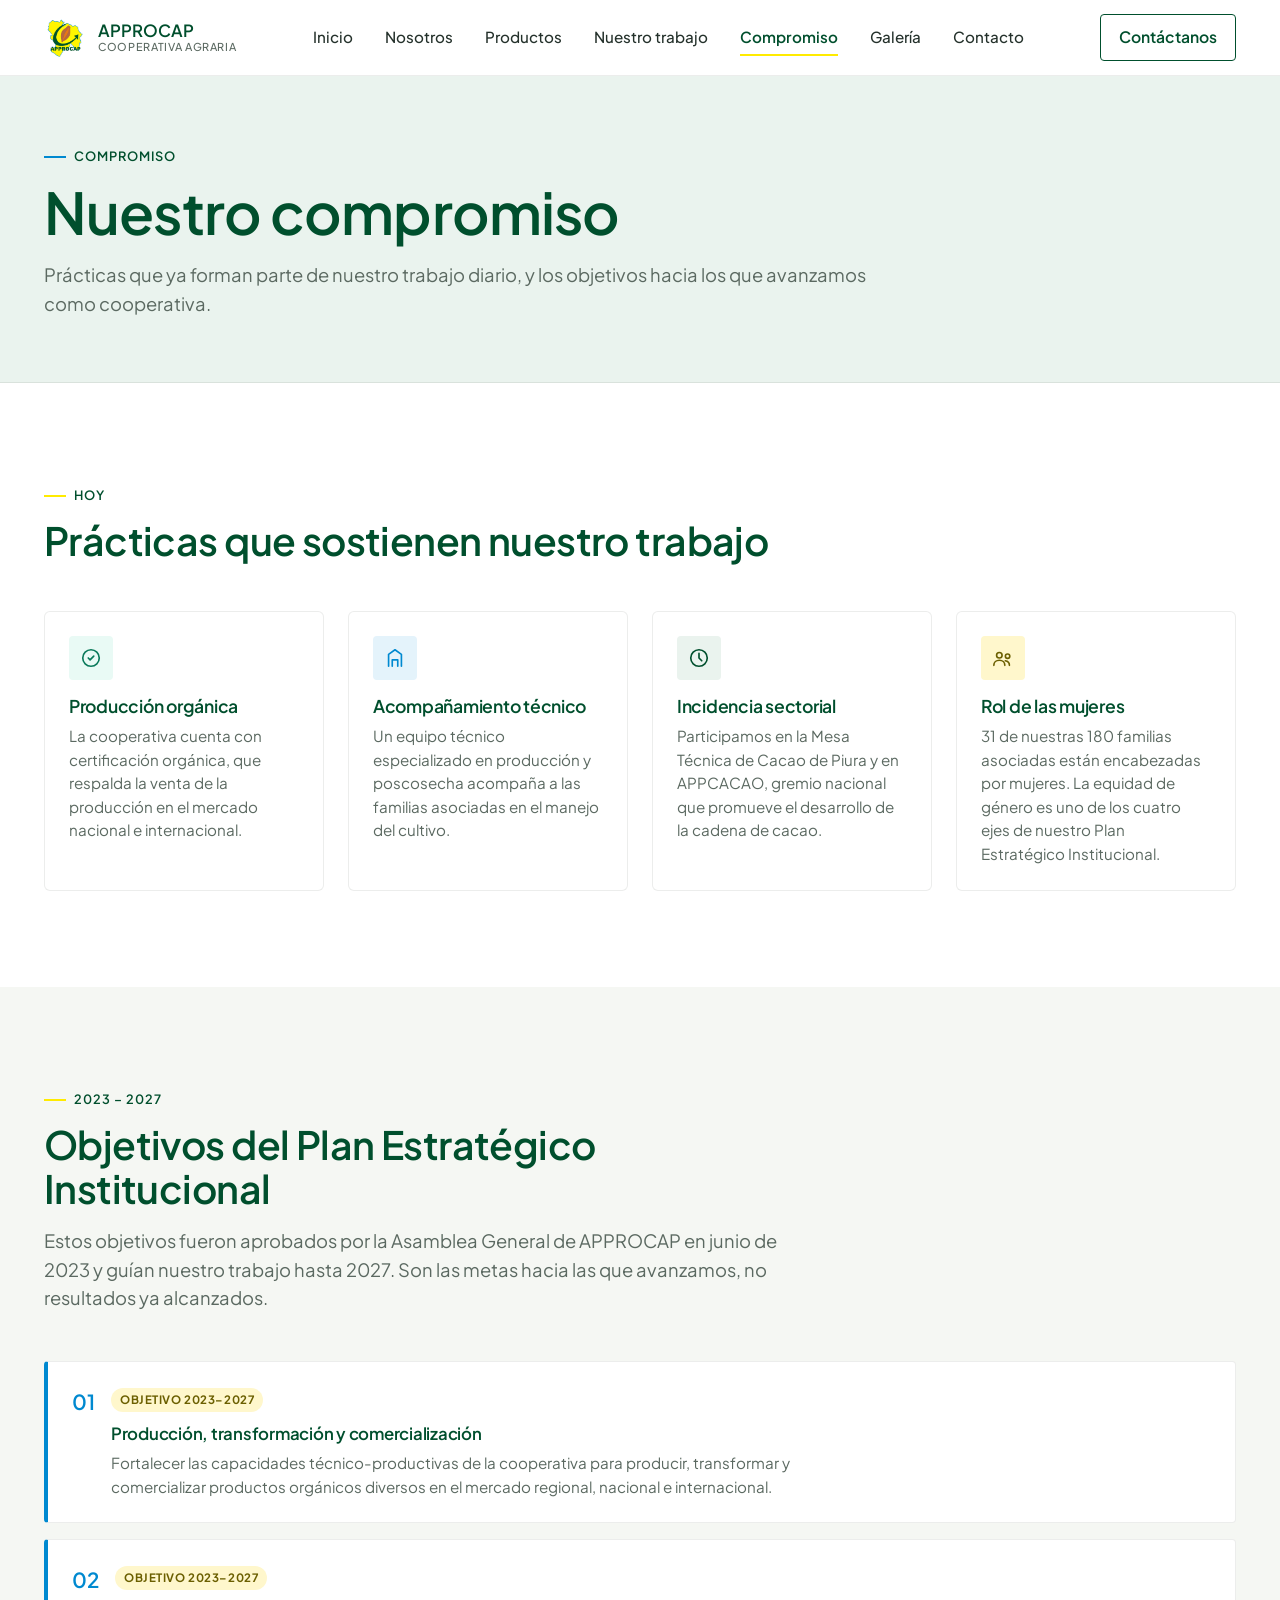
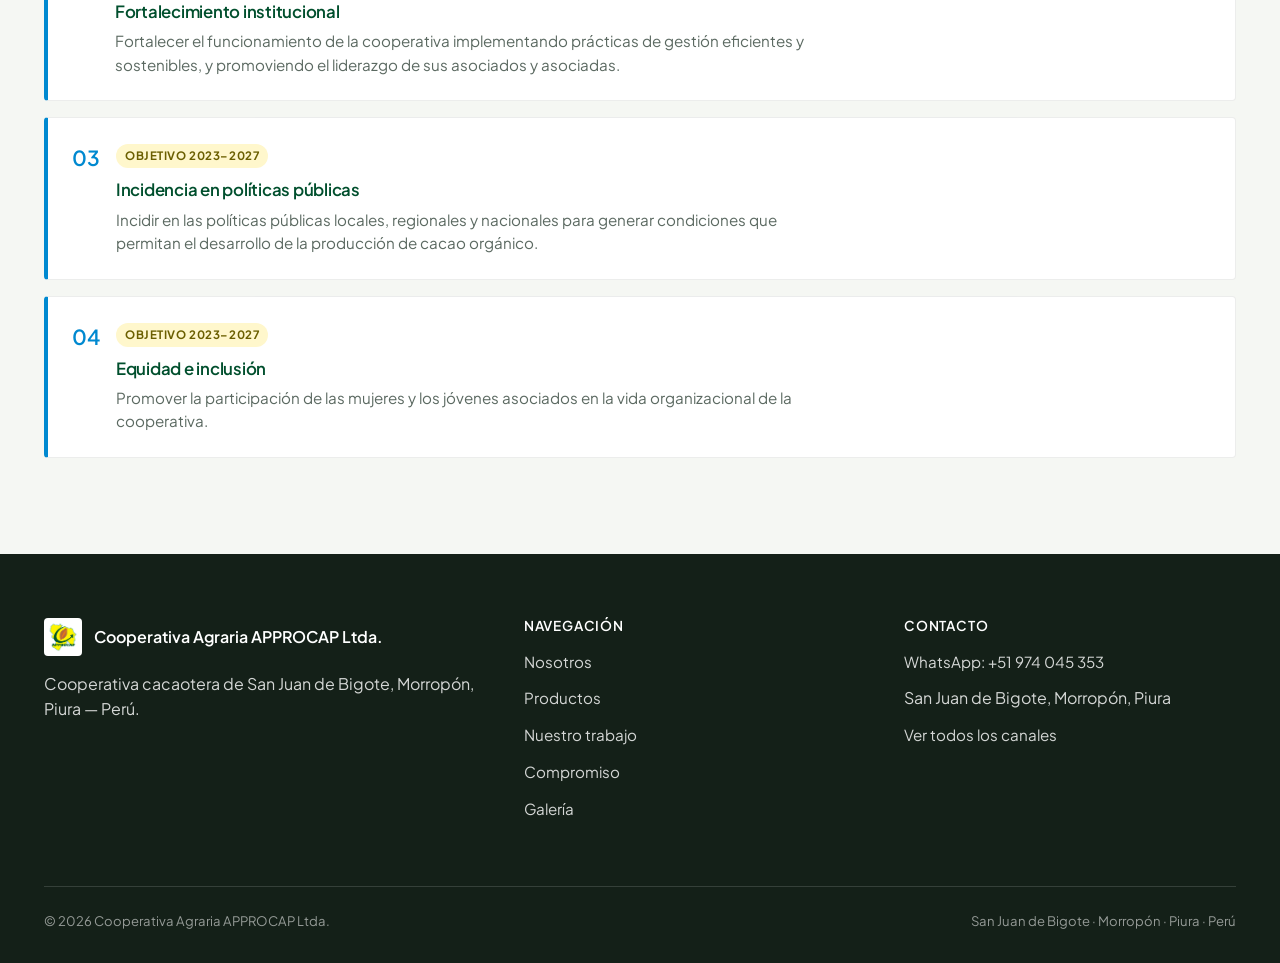
==== commit c599a207: "uu" ====
--- a/compromiso.html
+++ b/compromiso.html
@@ -14,7 +14,7 @@
 <link rel="stylesheet" href="css/styles.css">
 <link rel="preconnect" href="https://fonts.googleapis.com">
 <link rel="preconnect" href="https://fonts.gstatic.com" crossorigin>
-<link href="https://fonts.googleapis.com/css2?family=Fraunces:opsz,wght@9..144,500;9..144,600&display=swap" rel="stylesheet">
+<link href="https://fonts.googleapis.com/css2?family=Plus+Jakarta+Sans:wght@400;500;600;700;800&display=swap" rel="stylesheet">
 </head>
 <body>
 
--- a/css/styles.css
+++ b/css/styles.css
@@ -26,8 +26,8 @@
   --color-surface-alt: #F5F7F3;
 
   /* Tipografía */
-  --font-display: "Fraunces", "Iowan Old Style", "Palatino Linotype", Georgia, serif;
-  --font-body: -apple-system, BlinkMacSystemFont, "Segoe UI", Roboto, Helvetica, Arial, sans-serif;
+  --font-display: "Plus Jakarta Sans", "Segoe UI", -apple-system, BlinkMacSystemFont, Arial, sans-serif;
+  --font-body: "Plus Jakarta Sans", "Segoe UI", -apple-system, BlinkMacSystemFont, Arial, sans-serif;
   --font-mono: ui-monospace, "SFMono-Regular", Consolas, "Liberation Mono", monospace;
 
   /* Grid de 4px */
@@ -65,7 +65,8 @@
   overflow-x: hidden;
 }
 img { max-width: 100%; display: block; }
-h1, h2, h3, h4 { font-family: var(--font-display); color: var(--color-primary); font-weight: 600; line-height: 1.15; margin: 0 0 var(--space-4); letter-spacing: -0.01em; }
+h1, h2, h3, h4 { font-family: var(--font-display); color: var(--color-primary); font-weight: 600; line-height: 1.15; margin: 0 0 var(--space-4); letter-spacing: -0.015em; }
+h1 strong, h2 strong, h3 strong { font-weight: 800; }
 h1 { font-size: clamp(2.25rem, 1.7rem + 2.4vw, 3.6rem); font-weight: 600; }
 h2 { font-size: clamp(1.7rem, 1.4rem + 1.3vw, 2.5rem); }
 h3 { font-size: clamp(1.15rem, 1.05rem + 0.4vw, 1.4rem); }
@@ -215,22 +216,53 @@
 /* ---------- Hero (imagen completa, home) ---------- */
 .hero-full {
   position: relative;
-  min-height: clamp(560px, 84vh, 780px);
-  display: flex; align-items: flex-end;
+  /* Sube el hero por debajo del header para que la foto llegue hasta el
+     borde superior real de la ventana, con el header flotando encima. */
+  margin-top: calc(-1 * var(--header-height));
+  min-height: clamp(620px, 96vh, 880px);
+  display: flex; align-items: center;
   overflow: hidden;
   isolation: isolate;
 }
 .hero-full-media { position: absolute; inset: 0; z-index: -1; }
-.hero-full-media img { width: 100%; height: 100%; object-fit: cover; object-position: center 32%; }
+.hero-full-media img { width: 100%; height: 100%; object-fit: cover; object-position: center 30%; }
 .hero-full-media::after {
   content: ""; position: absolute; inset: 0;
-  background: linear-gradient(180deg, rgba(4, 16, 10, 0.18) 0%, rgba(4, 16, 10, 0.58) 60%, rgba(4, 16, 10, 0.86) 100%);
-}
-.hero-full-content { padding-block: var(--space-7) var(--space-9); }
-.hero-full-content .eyebrow { color: var(--color-secondary); text-shadow: 0 1px 10px rgba(0, 0, 0, 0.35); }
+  /* Oscurece lo justo para que el texto blanco se lea, sin apagar la foto:
+     más presencia a la izquierda (donde vive el texto), casi transparente
+     a la derecha. */
+  background: linear-gradient(100deg, rgba(4, 16, 10, 0.62) 0%, rgba(4, 16, 10, 0.34) 42%, rgba(4, 16, 10, 0.1) 72%);
+}
+.hero-full-content { padding-block: calc(var(--header-height) + var(--space-7)) var(--space-9); }
+.hero-full-content .eyebrow { color: var(--color-secondary); text-shadow: 0 1px 10px rgba(0, 0, 0, 0.45); }
 .hero-full-content .eyebrow::before { background: var(--color-accent); }
-.hero-full-content h1 { color: var(--color-white); text-shadow: 0 2px 16px rgba(0, 0, 0, 0.4); }
-.hero-full-content .lede { color: rgba(255, 255, 255, 0.92); max-width: 62ch; text-shadow: 0 1px 12px rgba(0, 0, 0, 0.4); }
+.hero-full-content h1 { color: var(--color-white); text-shadow: 0 2px 20px rgba(0, 0, 0, 0.5); }
+.hero-full-content .lede { color: rgba(255, 255, 255, 0.94); max-width: 60ch; text-shadow: 0 1px 14px rgba(0, 0, 0, 0.55); }
+
+/* Header transparente mientras flota sobre el hero; en cuanto se hace
+   scroll, JS quita este modificador y el header vuelve a su estilo sólido
+   de siempre (ver js/main.js). Sin JS, el header simplemente se muestra
+   sólido desde el inicio: sigue siendo legible. */
+.site-header--transparent { border-bottom-color: transparent; }
+.site-header--transparent::before { opacity: 0; }
+.site-header--transparent .brand-name { color: var(--color-white); }
+.site-header--transparent .brand-name small { color: rgba(255, 255, 255, 0.78); }
+.site-header--transparent .main-nav a { color: rgba(255, 255, 255, 0.92); }
+.site-header--transparent .main-nav a[aria-current="page"] { color: var(--color-white); }
+.site-header--transparent .main-nav a::after { background: var(--color-white); }
+.site-header--transparent .nav-toggle { border-color: rgba(255, 255, 255, 0.55); color: var(--color-white); }
+/* El panel móvil desplegado es opaco y blanco (ver .main-nav.is-open):
+   si el header sigue "transparente" cuando se abre, el texto debe volver
+   a ser oscuro para no perderse sobre ese fondo blanco. */
+.site-header--transparent .main-nav.is-open a { color: var(--color-text); }
+.site-header--transparent .main-nav.is-open a[aria-current="page"] { color: var(--color-primary); }
+.site-header--transparent .main-nav.is-open a::after { background: var(--color-accent); }
+.site-header--transparent .header-cta .btn-outline-dark { color: var(--color-white); border-color: rgba(255, 255, 255, 0.7); }
+.site-header--transparent .header-cta .btn-outline-dark:hover { background: rgba(255, 255, 255, 0.15); }
+.site-header::before,
+.brand-name, .brand-name small, .main-nav a, .nav-toggle, .header-cta .btn-outline-dark {
+  transition: color 200ms var(--ease), border-color 200ms var(--ease), opacity 200ms var(--ease), background-color 200ms var(--ease);
+}
 
 .page-hero {
   padding-block: var(--space-8) var(--space-7);
@@ -240,8 +272,11 @@
 .page-hero .eyebrow::before { background: var(--color-blue); }
 
 @media (max-width: 900px) {
-  .hero-full { min-height: clamp(520px, 92vh, 680px); align-items: flex-end; }
-  .hero-full-content { padding-block: var(--space-6) var(--space-7); }
+  .hero-full { min-height: clamp(560px, 100vh, 760px); }
+  .hero-full-media::after {
+    background: linear-gradient(180deg, rgba(4, 16, 10, 0.35) 0%, rgba(4, 16, 10, 0.45) 55%, rgba(4, 16, 10, 0.72) 100%);
+  }
+  .hero-full-content { padding-block: calc(var(--header-height) + var(--space-6)) var(--space-7); }
 }
 
 /* ---------- Stat strip ---------- */
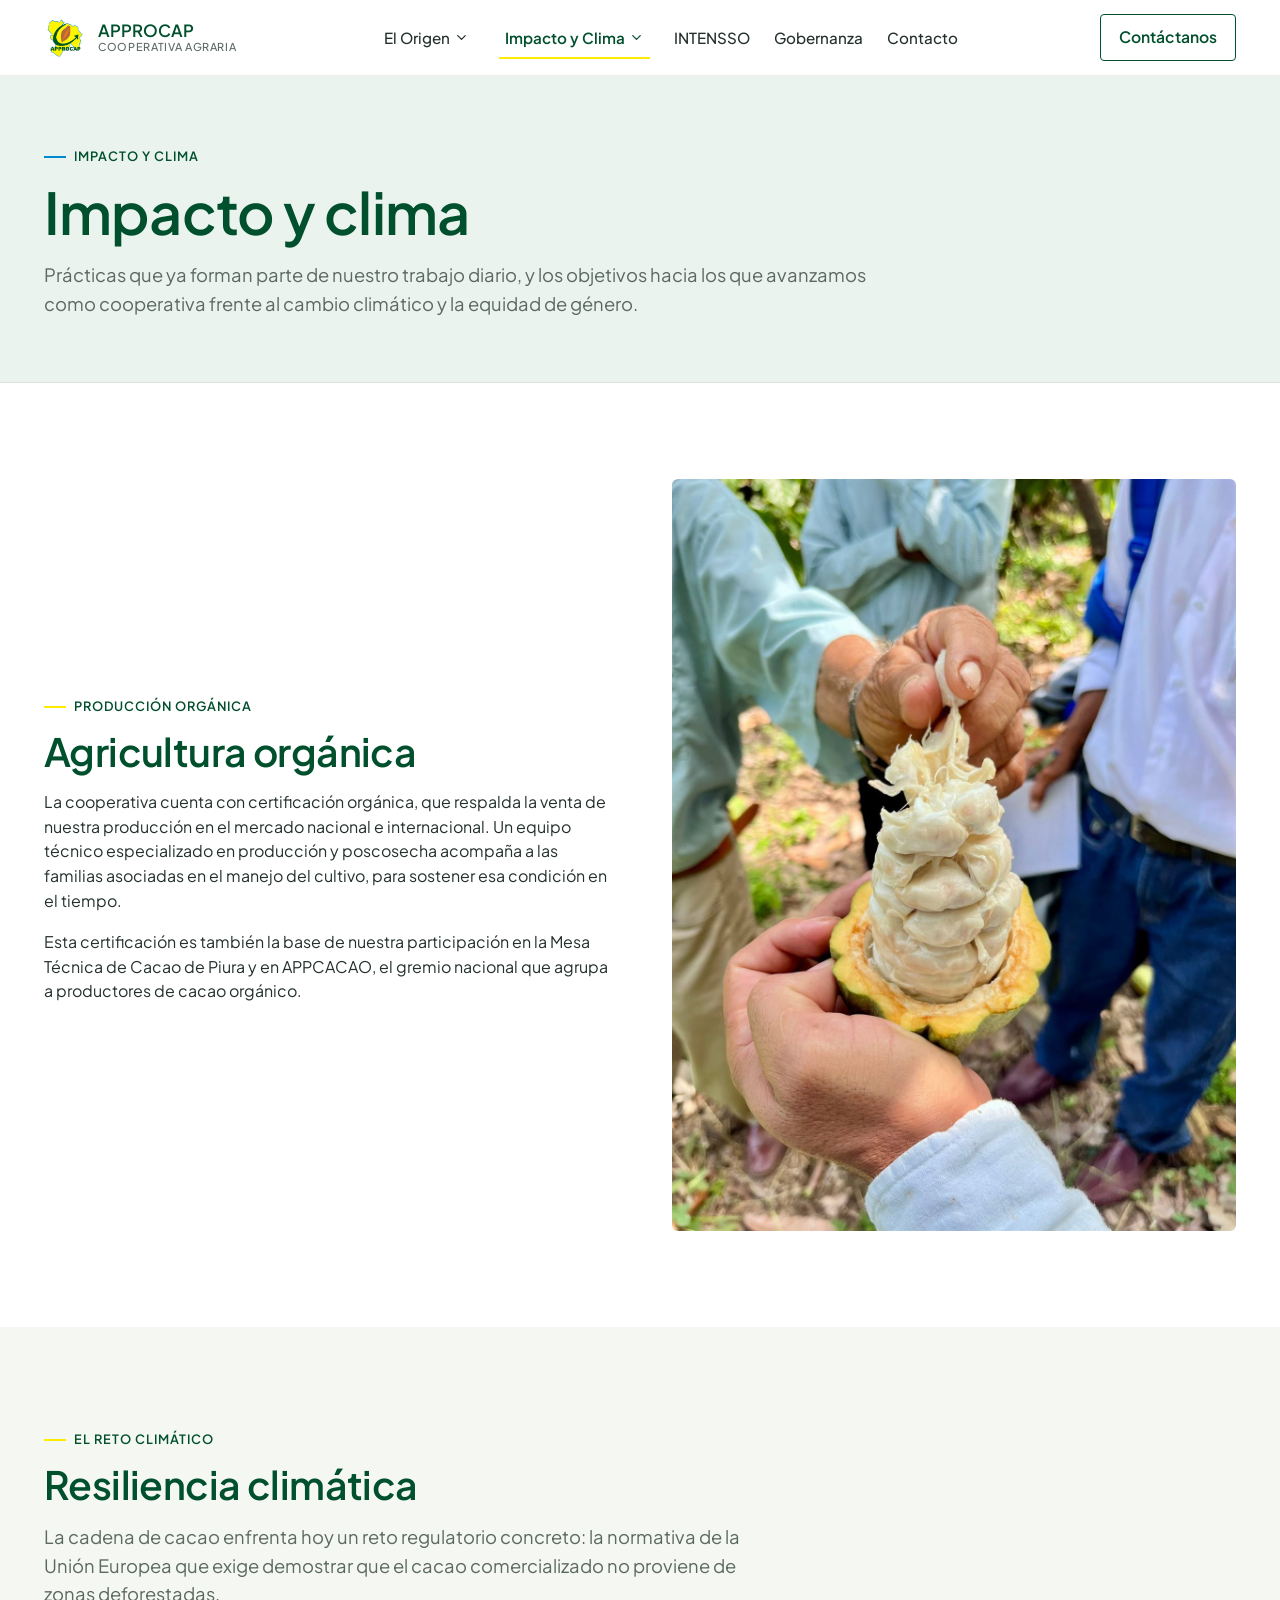
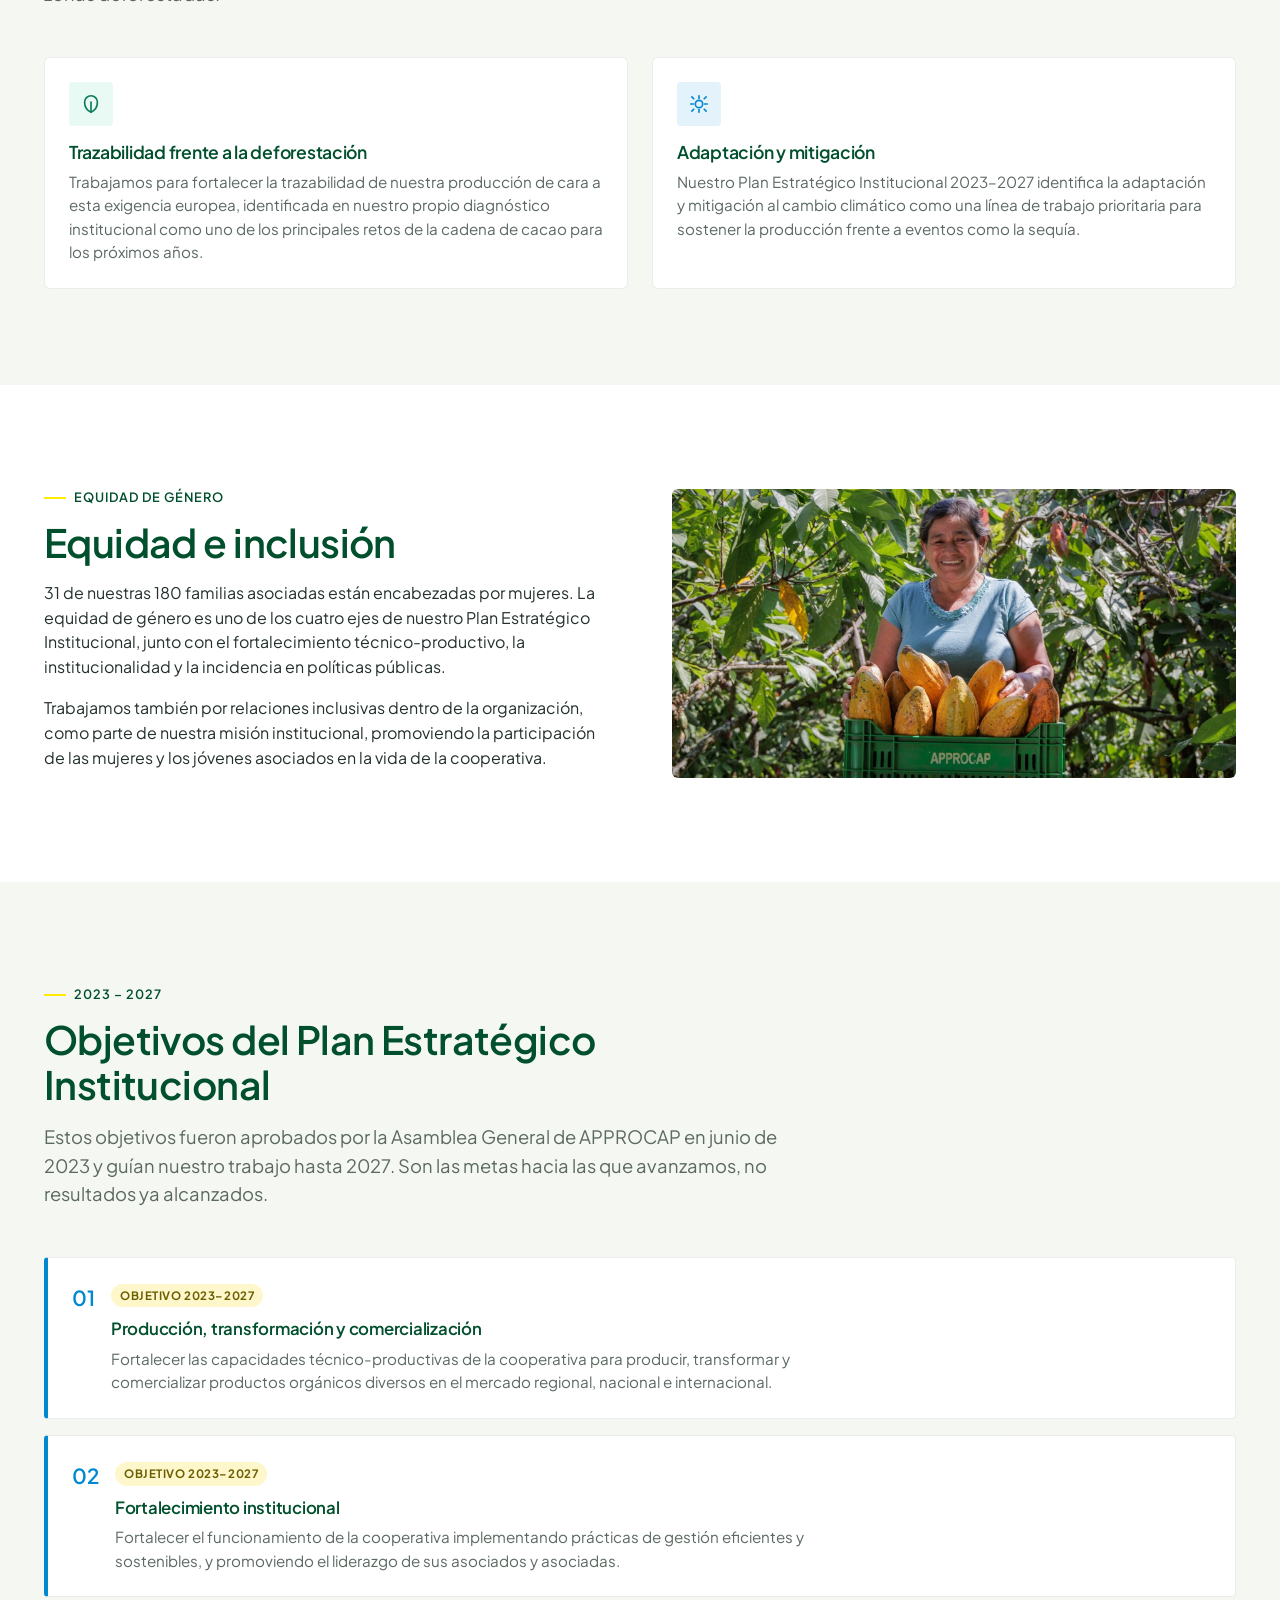
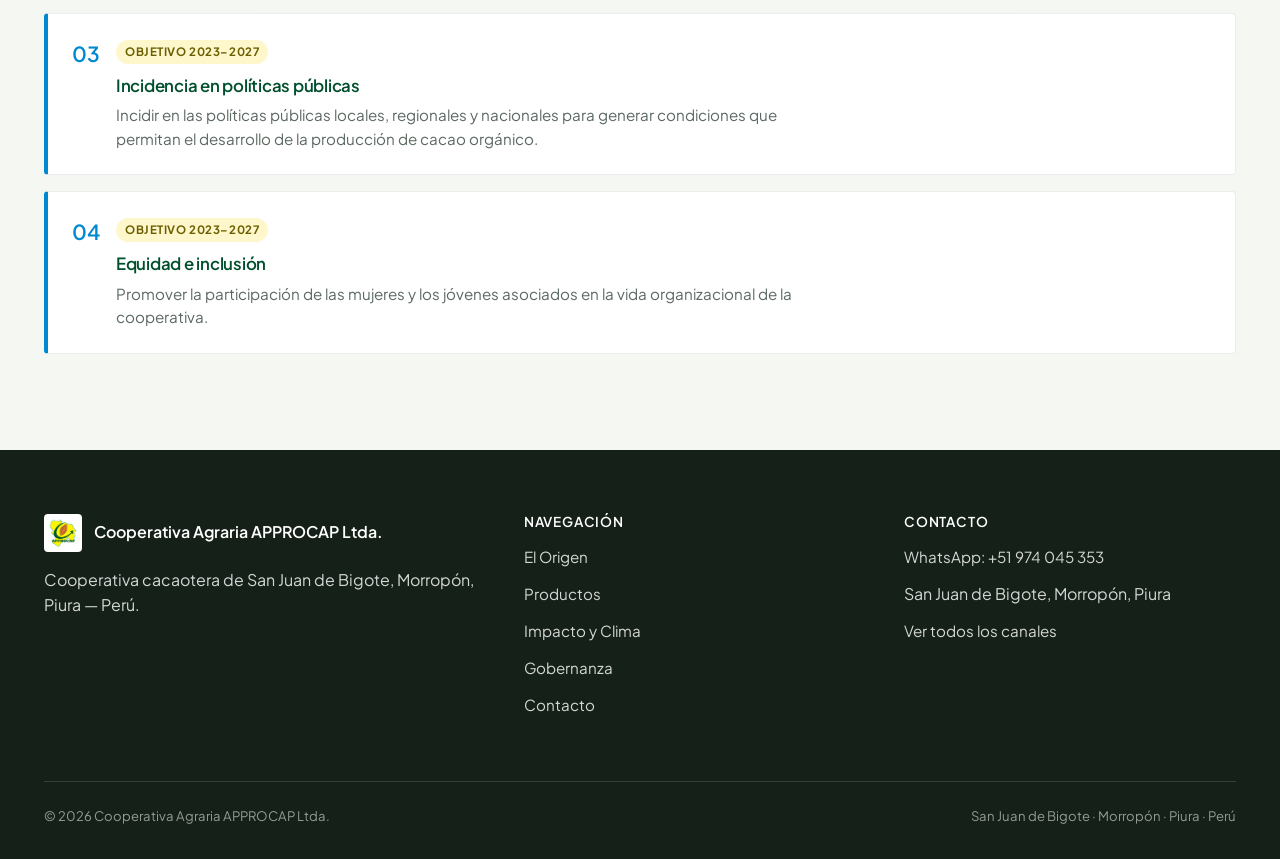
==== commit 922219ea: "yo" ====
--- a/compromiso.html
+++ b/compromiso.html
@@ -3,10 +3,10 @@
 <head>
 <meta charset="UTF-8">
 <meta name="viewport" content="width=device-width, initial-scale=1.0">
-<title>Compromiso — APPROCAP</title>
-<meta name="description" content="Prácticas actuales y objetivos del Plan Estratégico Institucional 2023-2027 de la Cooperativa Agraria APPROCAP: producción orgánica, fortalecimiento institucional y equidad de género.">
-<meta property="og:title" content="Compromiso — APPROCAP">
-<meta property="og:description" content="Prácticas documentadas y objetivos del Plan Estratégico Institucional 2023-2027 de la Cooperativa Agraria APPROCAP.">
+<title>Impacto y Clima — APPROCAP</title>
+<meta name="description" content="Agricultura orgánica, resiliencia climática y equidad e inclusión en la Cooperativa Agraria APPROCAP: prácticas actuales y objetivos del Plan Estratégico Institucional 2023-2027.">
+<meta property="og:title" content="Impacto y Clima — APPROCAP">
+<meta property="og:description" content="Agricultura orgánica, resiliencia climática y equidad e inclusión en la Cooperativa Agraria APPROCAP Ltda.">
 <meta property="og:image" content="assets/img/apertura-mazorca-cacao-blanco.jpg">
 <meta property="og:type" content="website">
 <meta name="theme-color" content="#004F2D">
@@ -32,13 +32,31 @@
     </button>
     <nav class="main-nav" id="main-nav" aria-label="Navegación principal">
       <ul>
-        <li><a href="index.html">Inicio</a></li>
-        <li><a href="nosotros.html">Nosotros</a></li>
-        <li><a href="productos.html">Productos</a></li>
-        <li><a href="trabajo.html">Nuestro trabajo</a></li>
-        <li><a href="compromiso.html" aria-current="page">Compromiso</a></li>
-        <li><a href="galeria.html">Galería</a></li>
-        <li><a href="contacto.html">Contacto</a></li>
+        <li class="nav-item nav-item--dropdown">
+          <button type="button" class="nav-link nav-dropdown-trigger" aria-expanded="false" aria-controls="dropdown-origen">
+            El Origen
+            <svg class="nav-chevron" viewBox="0 0 24 24" fill="none" stroke="currentColor" stroke-width="2" stroke-linecap="round" stroke-linejoin="round"><polyline points="6 9 12 15 18 9"/></svg>
+          </button>
+          <div class="nav-dropdown" id="dropdown-origen">
+            <a class="nav-dropdown-link" href="nosotros.html#hectareas">215 hectáreas de cacao</a>
+            <a class="nav-dropdown-link" href="nosotros.html#variedades">Cacao blanco y criollo</a>
+            <a class="nav-dropdown-link" href="nosotros.html#pisos-ecologicos">Variedades por piso ecológico</a>
+          </div>
+        </li>
+        <li class="nav-item nav-item--dropdown">
+          <button type="button" class="nav-link nav-dropdown-trigger" aria-expanded="false" aria-controls="dropdown-impacto" aria-current="page">
+            Impacto y Clima
+            <svg class="nav-chevron" viewBox="0 0 24 24" fill="none" stroke="currentColor" stroke-width="2" stroke-linecap="round" stroke-linejoin="round"><polyline points="6 9 12 15 18 9"/></svg>
+          </button>
+          <div class="nav-dropdown" id="dropdown-impacto">
+            <a class="nav-dropdown-link" href="compromiso.html#organica">Agricultura orgánica</a>
+            <a class="nav-dropdown-link" href="compromiso.html#clima">Resiliencia climática</a>
+            <a class="nav-dropdown-link" href="compromiso.html#equidad">Equidad e inclusión</a>
+          </div>
+        </li>
+        <li class="nav-item"><a class="nav-link" href="productos.html#intensso">INTENSSO</a></li>
+        <li class="nav-item"><a class="nav-link" href="nosotros.html#gobernanza">Gobernanza</a></li>
+        <li class="nav-item"><a class="nav-link" href="contacto.html">Contacto</a></li>
       </ul>
     </nav>
     <div class="header-cta">
@@ -51,46 +69,65 @@
 
   <section class="page-hero">
     <div class="container">
-      <p class="eyebrow">Compromiso</p>
-      <h1>Nuestro compromiso</h1>
-      <p class="lede">Prácticas que ya forman parte de nuestro trabajo diario, y los objetivos hacia los que avanzamos como cooperativa.</p>
-    </div>
-  </section>
-
-  <section class="section">
+      <p class="eyebrow">Impacto y Clima</p>
+      <h1>Impacto y clima</h1>
+      <p class="lede">Prácticas que ya forman parte de nuestro trabajo diario, y los objetivos hacia los que avanzamos como cooperativa frente al cambio climático y la equidad de género.</p>
+    </div>
+  </section>
+
+  <section class="section" id="organica">
+    <div class="container">
+      <div class="split">
+        <div class="split-copy">
+          <p class="eyebrow">Producción orgánica</p>
+          <h2>Agricultura orgánica</h2>
+          <p>La cooperativa cuenta con certificación orgánica, que respalda la venta de nuestra producción en el mercado nacional e internacional. Un equipo técnico especializado en producción y poscosecha acompaña a las familias asociadas en el manejo del cultivo, para sostener esa condición en el tiempo.</p>
+          <p>Esta certificación es también la base de nuestra participación en la Mesa Técnica de Cacao de Piura y en APPCACAO, el gremio nacional que agrupa a productores de cacao orgánico.</p>
+        </div>
+        <div class="split-media">
+          <img src="assets/img/apertura-mazorca-cacao-blanco.jpg" alt="Mazorca de cacao blanco recién abierta, mostrando los granos frescos cubiertos de mucílago" width="1200" height="1600" loading="lazy">
+        </div>
+      </div>
+    </div>
+  </section>
+
+  <section class="section section--tint" id="clima">
     <div class="container">
       <div class="section-head">
-        <p class="eyebrow">Hoy</p>
-        <h2>Prácticas que sostienen nuestro trabajo</h2>
-      </div>
-      <div class="card-grid card-grid--4">
+        <p class="eyebrow">El reto climático</p>
+        <h2>Resiliencia climática</h2>
+        <p class="lede">La cadena de cacao enfrenta hoy un reto regulatorio concreto: la normativa de la Unión Europea que exige demostrar que el cacao comercializado no proviene de zonas deforestadas.</p>
+      </div>
+      <div class="card-grid" style="grid-template-columns:1fr 1fr;">
         <div class="card">
           <span class="icon-badge icon-badge--mint" aria-hidden="true">
-            <svg viewBox="0 0 24 24" fill="none" stroke="currentColor" stroke-width="1.8" stroke-linecap="round" stroke-linejoin="round"><path d="m9 12 2 2 4-4"/><circle cx="12" cy="12" r="9"/></svg>
+            <svg viewBox="0 0 24 24" fill="none" stroke="currentColor" stroke-width="1.8" stroke-linecap="round" stroke-linejoin="round"><path d="M12 21c-4-2-7-6-7-11a7 7 0 0 1 14 0c0 5-3 9-7 11Z"/><path d="M12 21V10"/></svg>
           </span>
-          <h3>Producción orgánica</h3>
-          <p>La cooperativa cuenta con certificación orgánica, que respalda la venta de la producción en el mercado nacional e internacional.</p>
+          <h3>Trazabilidad frente a la deforestación</h3>
+          <p>Trabajamos para fortalecer la trazabilidad de nuestra producción de cara a esta exigencia europea, identificada en nuestro propio diagnóstico institucional como uno de los principales retos de la cadena de cacao para los próximos años.</p>
         </div>
         <div class="card">
           <span class="icon-badge icon-badge--blue" aria-hidden="true">
-            <svg viewBox="0 0 24 24" fill="none" stroke="currentColor" stroke-width="1.8" stroke-linecap="round" stroke-linejoin="round"><path d="M5 21V8l7-5 7 5v13"/><path d="M9 21v-7h6v7"/></svg>
+            <svg viewBox="0 0 24 24" fill="none" stroke="currentColor" stroke-width="1.8" stroke-linecap="round" stroke-linejoin="round"><path d="M12 3v3M12 18v3M4.2 4.2l2.1 2.1M17.7 17.7l2.1 2.1M3 12h3M18 12h3M4.2 19.8l2.1-2.1M17.7 6.3l2.1-2.1"/><circle cx="12" cy="12" r="4"/></svg>
           </span>
-          <h3>Acompañamiento técnico</h3>
-          <p>Un equipo técnico especializado en producción y poscosecha acompaña a las familias asociadas en el manejo del cultivo.</p>
-        </div>
-        <div class="card">
-          <span class="icon-badge" aria-hidden="true">
-            <svg viewBox="0 0 24 24" fill="none" stroke="currentColor" stroke-width="1.8" stroke-linecap="round" stroke-linejoin="round"><circle cx="12" cy="12" r="9"/><path d="M12 7v5l3 3"/></svg>
-          </span>
-          <h3>Incidencia sectorial</h3>
-          <p>Participamos en la Mesa Técnica de Cacao de Piura y en APPCACAO, gremio nacional que promueve el desarrollo de la cadena de cacao.</p>
-        </div>
-        <div class="card">
-          <span class="icon-badge icon-badge--accent" aria-hidden="true">
-            <svg viewBox="0 0 24 24" fill="none" stroke="currentColor" stroke-width="1.8" stroke-linecap="round" stroke-linejoin="round"><circle cx="8" cy="9" r="3"/><circle cx="17" cy="10" r="2.4"/><path d="M2 20c0-3.3 2.7-5.5 6-5.5s6 2.2 6 5.5"/><path d="M14.5 15c2.6.3 4.5 2.2 4.5 5"/></svg>
-          </span>
-          <h3>Rol de las mujeres</h3>
-          <p>31 de nuestras 180 familias asociadas están encabezadas por mujeres. La equidad de género es uno de los cuatro ejes de nuestro Plan Estratégico Institucional.</p>
+          <h3>Adaptación y mitigación</h3>
+          <p>Nuestro Plan Estratégico Institucional 2023–2027 identifica la adaptación y mitigación al cambio climático como una línea de trabajo prioritaria para sostener la producción frente a eventos como la sequía.</p>
+        </div>
+      </div>
+    </div>
+  </section>
+
+  <section class="section" id="equidad">
+    <div class="container">
+      <div class="split reverse">
+        <div class="split-copy">
+          <p class="eyebrow">Equidad de género</p>
+          <h2>Equidad e inclusión</h2>
+          <p>31 de nuestras 180 familias asociadas están encabezadas por mujeres. La equidad de género es uno de los cuatro ejes de nuestro Plan Estratégico Institucional, junto con el fortalecimiento técnico-productivo, la institucionalidad y la incidencia en políticas públicas.</p>
+          <p>Trabajamos también por relaciones inclusivas dentro de la organización, como parte de nuestra misión institucional, promoviendo la participación de las mujeres y los jóvenes asociados en la vida de la cooperativa.</p>
+        </div>
+        <div class="split-media">
+          <img src="assets/img/hero-productora-cacao-approcap.jpg" alt="Productora asociada a APPROCAP sosteniendo una caja con mazorcas de cacao recién cosechadas" width="1800" height="923" loading="lazy">
         </div>
       </div>
     </div>
@@ -155,11 +192,11 @@
       <div>
         <h4>Navegación</h4>
         <ul>
-          <li><a href="nosotros.html">Nosotros</a></li>
+          <li><a href="nosotros.html">El Origen</a></li>
           <li><a href="productos.html">Productos</a></li>
-          <li><a href="trabajo.html">Nuestro trabajo</a></li>
-          <li><a href="compromiso.html">Compromiso</a></li>
-          <li><a href="galeria.html">Galería</a></li>
+          <li><a href="compromiso.html">Impacto y Clima</a></li>
+          <li><a href="nosotros.html#gobernanza">Gobernanza</a></li>
+          <li><a href="contacto.html">Contacto</a></li>
         </ul>
       </div>
       <div>
--- a/css/styles.css
+++ b/css/styles.css
@@ -167,6 +167,13 @@
 .site-header .container { height: 100%; display: flex; align-items: center; justify-content: space-between; gap: var(--space-5); }
 .brand { display: flex; align-items: center; gap: var(--space-3); text-decoration: none; color: var(--color-primary); }
 .brand img { height: 44px; width: auto; }
+/* Cruce suave entre el logo a color (header sólido) y el logo blanco
+   (header transparente sobre el hero): ambos ocupan el mismo lugar. */
+.brand { position: relative; }
+.brand-logo--white { position: absolute; top: 0; left: 0; opacity: 0; transition: opacity 200ms var(--ease); }
+.brand-logo--color { transition: opacity 200ms var(--ease); }
+.site-header--transparent .brand-logo--color { opacity: 0; }
+.site-header--transparent .brand-logo--white { opacity: 1; }
 .brand-name { font-family: var(--font-display); font-weight: 600; font-size: 1.05rem; line-height: 1.1; }
 .brand-name small { display: block; font-family: var(--font-body); font-weight: 500; font-size: 0.68rem; letter-spacing: 0.06em; text-transform: uppercase; color: var(--color-text-muted); }
 
@@ -180,20 +187,49 @@
 .nav-toggle .icon-close { display: none; }
 
 .main-nav { display: flex; }
-.main-nav ul { list-style: none; display: flex; gap: var(--space-6); margin: 0; padding: 0; }
-.main-nav a {
+.main-nav ul { list-style: none; display: flex; gap: var(--space-5); margin: 0; padding: 0; }
+.nav-item { position: relative; }
+.nav-link {
+  display: inline-flex; align-items: center; gap: 4px;
   color: var(--color-text); text-decoration: none; font-weight: 500; font-size: 0.95rem;
   padding-block: var(--space-2); position: relative;
-}
-.main-nav a::after {
+  background: none; border: none; font-family: inherit; cursor: pointer;
+}
+.nav-link::after {
   content: ""; position: absolute; left: 0; right: 0; bottom: -2px; height: 2px;
   background: var(--color-accent); transform: scaleX(0); transform-origin: left;
   transition: transform 180ms var(--ease);
 }
-.main-nav a:hover::after, .main-nav a[aria-current="page"]::after { transform: scaleX(1); }
-.main-nav a[aria-current="page"] { color: var(--color-primary); font-weight: 600; }
+.nav-link:hover::after, .nav-link[aria-current="page"]::after, .nav-item--dropdown.is-open .nav-link::after { transform: scaleX(1); }
+.nav-link[aria-current="page"] { color: var(--color-primary); font-weight: 600; }
+.nav-chevron { width: 15px; height: 15px; transition: transform 180ms var(--ease); }
+.nav-item--dropdown.is-open .nav-chevron { transform: rotate(180deg); }
+
+/* Panel desplegable (escritorio: flotante bajo el disparador) */
+.nav-dropdown {
+  display: none;
+  background: var(--color-surface); border: 1px solid var(--color-border-subtle);
+  border-radius: var(--radius-md); box-shadow: var(--shadow-card);
+  padding: var(--space-2);
+  min-width: 260px;
+}
+.nav-item--dropdown.is-open .nav-dropdown { display: block; }
+.nav-dropdown-link {
+  display: block; padding: var(--space-3) var(--space-3);
+  color: var(--color-text); text-decoration: none; font-size: 0.92rem; font-weight: 500;
+  border-radius: var(--radius-sm);
+}
+.nav-dropdown-link:hover { background: var(--color-primary-tint); color: var(--color-primary); }
+
 .header-cta { display: flex; align-items: center; gap: var(--space-4); }
 .header-cta .btn { padding: 10px 18px; }
+
+@media (min-width: 861px) {
+  .nav-dropdown {
+    position: absolute; top: 100%; left: 50%; transform: translateX(-50%);
+    margin-top: var(--space-2); z-index: 10;
+  }
+}
 
 @media (max-width: 860px) {
   .main-nav {
@@ -205,8 +241,14 @@
   }
   .main-nav.is-open { opacity: 1; transform: translateY(0); visibility: visible; pointer-events: auto; }
   .main-nav ul { flex-direction: column; gap: var(--space-2); }
-  .main-nav a { display: block; font-size: 1.15rem; padding-block: var(--space-3); border-bottom: 1px solid var(--color-border-subtle); }
-  .main-nav a::after { display: none; }
+  .nav-link { display: flex; width: 100%; justify-content: space-between; font-size: 1.15rem; padding-block: var(--space-3); border-bottom: 1px solid var(--color-border-subtle); }
+  .nav-link::after { display: none; }
+  .nav-dropdown {
+    padding: 0 0 var(--space-2) var(--space-4); border: none; box-shadow: none; min-width: 0;
+  }
+  .nav-item--dropdown:not(.is-open) .nav-dropdown { display: none; }
+  .nav-item--dropdown.is-open .nav-dropdown { display: block; }
+  .nav-dropdown-link { padding-block: var(--space-2); font-size: 1rem; color: var(--color-text-muted); }
   .nav-toggle { display: inline-flex; }
   .header-cta { display: none; }
 }
@@ -247,20 +289,22 @@
 .site-header--transparent::before { opacity: 0; }
 .site-header--transparent .brand-name { color: var(--color-white); }
 .site-header--transparent .brand-name small { color: rgba(255, 255, 255, 0.78); }
-.site-header--transparent .main-nav a { color: rgba(255, 255, 255, 0.92); }
-.site-header--transparent .main-nav a[aria-current="page"] { color: var(--color-white); }
-.site-header--transparent .main-nav a::after { background: var(--color-white); }
+.site-header--transparent .main-nav > ul > .nav-item > .nav-link { color: rgba(255, 255, 255, 0.92); }
+.site-header--transparent .main-nav > ul > .nav-item > .nav-link[aria-current="page"] { color: var(--color-white); }
+.site-header--transparent .main-nav > ul > .nav-item > .nav-link::after { background: var(--color-white); }
 .site-header--transparent .nav-toggle { border-color: rgba(255, 255, 255, 0.55); color: var(--color-white); }
-/* El panel móvil desplegado es opaco y blanco (ver .main-nav.is-open):
-   si el header sigue "transparente" cuando se abre, el texto debe volver
-   a ser oscuro para no perderse sobre ese fondo blanco. */
-.site-header--transparent .main-nav.is-open a { color: var(--color-text); }
-.site-header--transparent .main-nav.is-open a[aria-current="page"] { color: var(--color-primary); }
-.site-header--transparent .main-nav.is-open a::after { background: var(--color-accent); }
+/* El panel móvil desplegado, y cualquier panel de desplegable, son opacos
+   y blancos (ver .main-nav.is-open y .nav-dropdown): si el header sigue
+   "transparente" cuando se abren, el texto debe volver a ser oscuro para
+   no perderse sobre ese fondo blanco. */
+.site-header--transparent .main-nav.is-open > ul > .nav-item > .nav-link { color: var(--color-text); }
+.site-header--transparent .main-nav.is-open > ul > .nav-item > .nav-link[aria-current="page"] { color: var(--color-primary); }
+.site-header--transparent .main-nav.is-open > ul > .nav-item > .nav-link::after { background: var(--color-accent); }
+.site-header--transparent .nav-dropdown-link { color: var(--color-text); }
 .site-header--transparent .header-cta .btn-outline-dark { color: var(--color-white); border-color: rgba(255, 255, 255, 0.7); }
 .site-header--transparent .header-cta .btn-outline-dark:hover { background: rgba(255, 255, 255, 0.15); }
 .site-header::before,
-.brand-name, .brand-name small, .main-nav a, .nav-toggle, .header-cta .btn-outline-dark {
+.brand-name, .brand-name small, .nav-link, .nav-toggle, .header-cta .btn-outline-dark {
   transition: color 200ms var(--ease), border-color 200ms var(--ease), opacity 200ms var(--ease), background-color 200ms var(--ease);
 }
 
@@ -280,10 +324,19 @@
 }
 
 /* ---------- Stat strip ---------- */
+.stat-band {
+  background:
+    radial-gradient(120% 160% at 12% 0%, rgba(132, 220, 198, 0.16) 0%, transparent 55%),
+    linear-gradient(155deg, var(--color-primary) 0%, var(--color-primary-dark) 55%, #002517 100%);
+  padding-block: var(--space-8);
+}
 .stat-strip { display: grid; grid-template-columns: repeat(4, 1fr); gap: var(--space-6); }
-.stat { padding: var(--space-5) 0; border-top: 2px solid var(--color-primary); }
-.stat .value { display: block; font-family: var(--font-display); font-size: clamp(1.8rem, 1.5rem + 1vw, 2.4rem); color: var(--color-primary); font-weight: 600; }
-.stat .label { font-size: 0.88rem; color: var(--color-text-muted); }
+.stat { padding: var(--space-5) 0; border-top: 2px solid var(--color-accent); }
+.stat .value {
+  display: block; font-family: var(--font-display); font-variant-numeric: tabular-nums;
+  font-size: clamp(2.1rem, 1.7rem + 1.6vw, 3.1rem); color: var(--color-white); font-weight: 700;
+}
+.stat .label { font-size: 0.92rem; color: rgba(255, 255, 255, 0.78); }
 @media (max-width: 760px) { .stat-strip { grid-template-columns: repeat(2, 1fr); } }
 
 /* ---------- Editorial split rows ---------- */
